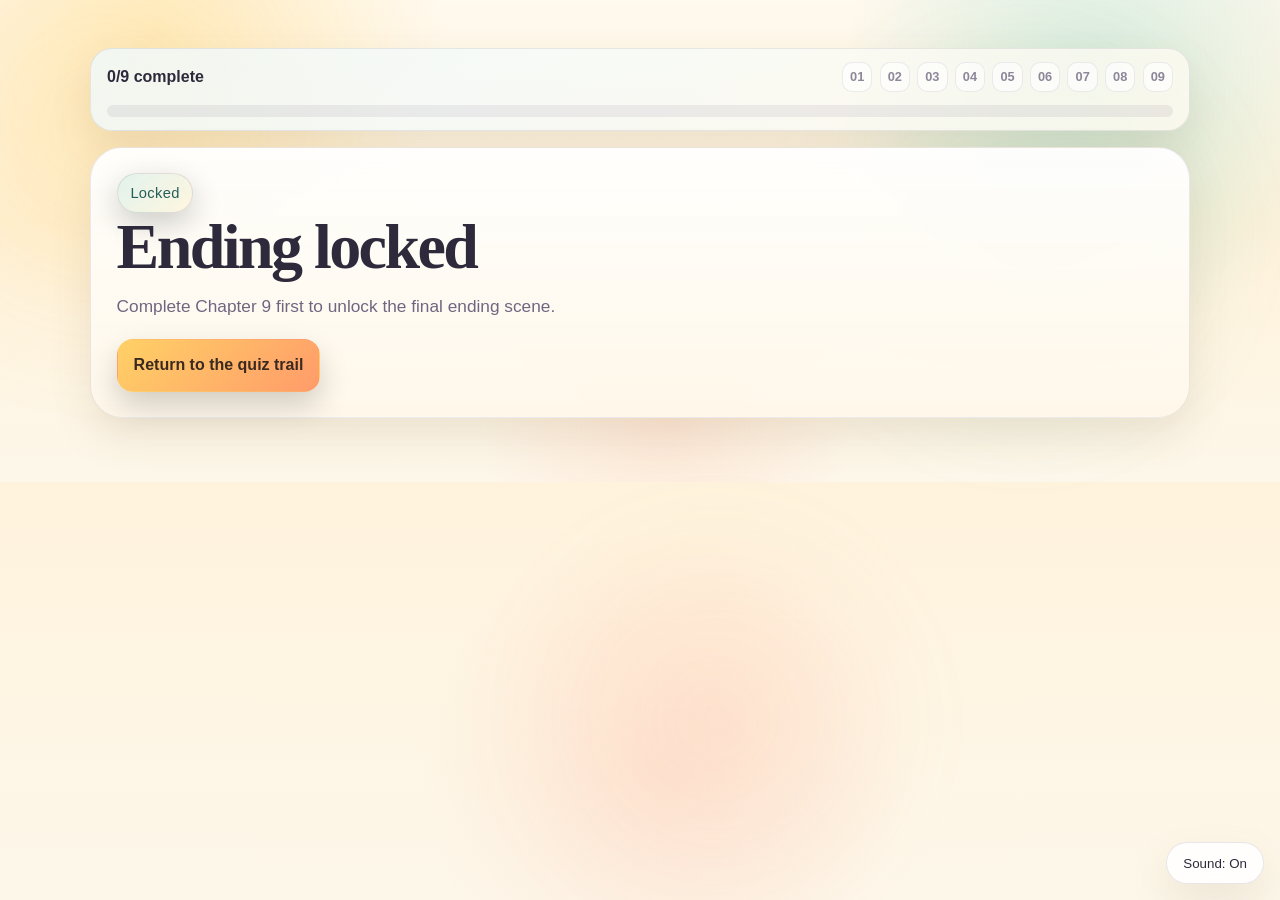
==== final-page.html @ fb3c7a97 "Add Legend Hunter site: pages, assets and script Add the initial Legend Hunter demo site including h" ====
<!doctype html>
<html lang="en">
  <head>
    <meta charset="UTF-8" />
    <meta name="viewport" content="width=device-width, initial-scale=1.0" />
    <title>Legend Hunter | Journey Complete</title>
    <link rel="stylesheet" href="styles.css" />
    <script defer src="script.js"></script>
  </head>
  <body data-page="final">
    <main class="story">
      <div class="container">
        <section class="story-gate" data-final-gate hidden>
          <div class="badge">Locked</div>
          <h1>Ending locked</h1>
          <p class="lead">Complete Chapter 9 first to unlock the final ending scene.</p>
          <div class="mini-nav">
            <a class="btn btn-primary" href="index.html#quiz">Return to the quiz trail</a>
          </div>
        </section>

        <section class="final-shell" data-final-content hidden>
          <div class="final-grid">
            <section class="final-hero">
              <div class="badge">Journey Complete</div>
              <h1>Nine legends, nine stamps, one complete folktale journey.</h1>
              <p class="lead">
                You reached the final scene of Legend Hunter. The mountains, forests, islands, moonlit courts, and ritual shores now sit together as one completed folklore trail.
              </p>
              <p class="final-summary" data-final-summary></p>
              <div class="final-actions">
                <a class="btn btn-primary" href="index.html#badges">View collected badges</a>
                <a class="btn btn-secondary" href="index.html#badges">Return to badge collection</a>
              </div>
            </section>

            <section class="story-box">
              <h3>Collected folktale stamps</h3>
              <p class="muted">Every completed chapter leaves behind a symbolic badge in this final collection wall.</p>
              <div class="badge-grid" data-badge-grid></div>
            </section>
          </div>
        </section>
      </div>
    </main>
  </body>
</html>
---- styles.css ----
* {
  box-sizing: border-box;
}

[hidden] {
  display: none !important;
}

:root {
  --bg: #fff7e8;
  --panel: rgba(255, 255, 255, 0.9);
  --panel-2: rgba(255, 247, 232, 0.96);
  --text: #2e2a3b;
  --muted: #6f6781;
  --accent: #2fb6a3;
  --accent-2: #ffd166;
  --success: #7bc96f;
  --danger: #ea6d6d;
  --border: rgba(64, 54, 88, 0.12);
  --shadow: 0 18px 42px rgba(114, 90, 48, 0.12);
  --display-font: "Georgia", "Times New Roman", serif;
  --body-font: "Trebuchet MS", "Gill Sans", "Segoe UI", sans-serif;
}

html, body {
  margin: 0;
  padding: 0;
  min-height: 100%;
  font-family: var(--body-font);
  background:
    radial-gradient(circle at 12% 8%, rgba(255, 209, 102, 0.34), transparent 24%),
    radial-gradient(circle at 86% 16%, rgba(47, 182, 163, 0.18), transparent 22%),
    radial-gradient(circle at 52% 86%, rgba(255, 140, 107, 0.14), transparent 24%),
    linear-gradient(180deg, #fff9ee 0%, #fff2da 46%, #fdf7ea 100%);
  color: var(--text);
}

body {
  line-height: 1.55;
  position: relative;
  isolation: isolate;
}

.hidden {
  display: none !important;
}

body::before {
  content: "";
  position: fixed;
  inset: 0;
  pointer-events: none;
  background:
    linear-gradient(rgba(255, 255, 255, 0.32) 1px, transparent 1px),
    linear-gradient(90deg, rgba(255, 255, 255, 0.32) 1px, transparent 1px);
  background-size: 44px 44px;
  mask-image: radial-gradient(circle at center, black 28%, transparent 82%);
  opacity: 0.16;
  z-index: -2;
}

body::after {
  content: "";
  position: fixed;
  inset: -10%;
  pointer-events: none;
  background:
    radial-gradient(circle at 15% 20%, rgba(255, 209, 102, 0.12), transparent 18%),
    radial-gradient(circle at 75% 30%, rgba(47, 182, 163, 0.12), transparent 18%),
    radial-gradient(circle at 55% 75%, rgba(255, 140, 107, 0.1), transparent 20%);
  filter: blur(24px);
  z-index: -1;
}

a {
  color: inherit;
  text-decoration: none;
}

.container {
  width: min(1100px, calc(100% - 2rem));
  margin: 0 auto;
}

.completion-banner {
  grid-column: 1 / -1;
  margin-top: 0.75rem;
  padding: 1.15rem 1.2rem;
  border-radius: 22px;
  border: 1px solid rgba(123, 201, 111, 0.28);
  background:
    linear-gradient(135deg, rgba(123, 201, 111, 0.16), rgba(255, 209, 102, 0.12)),
    rgba(255, 255, 255, 0.82);
  box-shadow: var(--shadow);
  backdrop-filter: blur(16px);
}

.completion-banner h2 {
  margin: 0.55rem 0 0.35rem;
  font-size: clamp(1.35rem, 3vw, 2rem);
}

.completion-banner p {
  margin-bottom: 0;
  color: var(--muted);
}

.badge {
  display: inline-flex;
  align-items: center;
  gap: 0.5rem;
  width: fit-content;
  padding: 0.45rem 0.8rem;
  border: 1px solid var(--border);
  border-radius: 999px;
  background: linear-gradient(135deg, rgba(47, 182, 163, 0.14), rgba(255, 209, 102, 0.16));
  color: #245e5a;
  font-size: 0.92rem;
  letter-spacing: 0.02em;
  box-shadow: 0 10px 30px rgba(0, 0, 0, 0.2);
}

h1, h2, h3, p {
  margin-top: 0;
}

h1 {
  font-family: var(--display-font);
  font-size: clamp(2.2rem, 5vw, 4.2rem);
  line-height: 1.05;
  margin-bottom: 0.8rem;
  letter-spacing: -0.04em;
}

.lead {
  max-width: 760px;
  color: var(--muted);
  font-size: 1.08rem;
}

.toolbar {
  display: flex;
  flex-wrap: wrap;
  gap: 0.75rem;
  margin-top: 1.25rem;
}

.btn {
  display: inline-flex;
  align-items: center;
  justify-content: center;
  gap: 0.5rem;
  border: 1px solid transparent;
  padding: 0.8rem 1rem;
  border-radius: 16px;
  font-weight: 700;
  cursor: pointer;
  transition: transform 0.16s ease, background 0.16s ease, border-color 0.16s ease, box-shadow 0.16s ease;
  box-shadow: 0 14px 30px rgba(0, 0, 0, 0.18);
}

.btn:hover {
  transform: translateY(-2px);
}

.btn-primary {
  background: linear-gradient(135deg, #ffd166 0%, #ff9b6a 100%);
  color: #3b2a20;
}

.btn-secondary {
  background: rgba(255, 255, 255, 0.86);
  color: var(--text);
  border-color: var(--border);
}

.muted {
  color: var(--muted);
}

.quiz {
  display: grid;
  gap: 0.75rem;
  margin-top: 1rem;
}

.locked-note {
  margin-top: 1rem;
  padding: 0.9rem 1rem;
  border-radius: 16px;
  border: 1px dashed rgba(64, 54, 88, 0.18);
  background: rgba(255, 255, 255, 0.72);
  color: var(--muted);
}

.options {
  display: grid;
  gap: 0.55rem;
}

.option {
  width: 100%;
  text-align: left;
  border: 1px solid var(--border);
  background: rgba(255, 255, 255, 0.84);
  color: var(--text);
  padding: 0.75rem 0.9rem;
  border-radius: 14px;
  cursor: pointer;
}

.option:hover {
  border-color: rgba(47, 182, 163, 0.45);
}

.option.correct {
  border-color: rgba(61, 220, 151, 0.7);
  background: rgba(61, 220, 151, 0.12);
}

.option.wrong {
  border-color: rgba(255, 107, 107, 0.65);
  background: rgba(255, 107, 107, 0.11);
}

input[type="text"],
input[type="number"] {
  width: 100%;
  border: 1px solid var(--border);
  border-radius: 14px;
  background: rgba(255, 255, 255, 0.9);
  color: var(--text);
  padding: 0.8rem 0.9rem;
  outline: none;
}

input[type="text"]::placeholder,
input[type="number"]::placeholder {
  color: rgba(111, 103, 129, 0.6);
}

label {
  display: flex;
  align-items: center;
  gap: 0.55rem;
  color: var(--muted);
}

.status {
  min-height: 1.5rem;
  font-size: 0.95rem;
  color: var(--muted);
}

.status.success {
  color: var(--success);
}

.status.error {
  color: var(--danger);
}

.locked {
  opacity: 0.78;
}

.locked [data-puzzle-content] {
  display: none;
}

.locked [data-locked-note] {
  display: block;
}

.locked .unlock-link {
  display: none;
}

.unlock-link {
  display: inline-flex;
  margin-top: 0.25rem;
}

.story {
  padding: 2rem 0 4rem;
}

.story h1,
.story h2,
.story h3,
.completion-banner h2,
.section-heading h2,
.popup-card h1 {
  font-family: var(--display-font);
}

.story-shell {
  background: linear-gradient(180deg, rgba(255, 255, 255, 0.94), rgba(255, 247, 233, 0.98));
  border: 1px solid rgba(64, 54, 88, 0.1);
  border-radius: 32px;
  padding: 1.6rem;
  box-shadow: var(--shadow);
  backdrop-filter: blur(18px);
}

.story-gate {
  background: linear-gradient(180deg, rgba(255, 255, 255, 0.94), rgba(255, 247, 233, 0.98));
  border: 1px solid rgba(64, 54, 88, 0.1);
  border-radius: 32px;
  padding: 1.6rem;
  box-shadow: var(--shadow);
  backdrop-filter: blur(18px);
}

.story-hero {
  display: grid;
  gap: 0.8rem;
  margin-bottom: 1.25rem;
}

.story-meta {
  display: flex;
  flex-wrap: wrap;
  gap: 0.6rem;
}

.pill {
  display: inline-flex;
  padding: 0.45rem 0.75rem;
  border-radius: 999px;
  background: rgba(255, 255, 255, 0.84);
  border: 1px solid var(--border);
  color: var(--muted);
  font-size: 0.92rem;
}

.story-grid {
  display: grid;
  grid-template-columns: 1.2fr 0.8fr;
  gap: 1rem;
}

.story-box {
  background: rgba(255, 255, 255, 0.84);
  border: 1px solid var(--border);
  border-radius: 26px;
  padding: 1rem;
}

.story-box ul {
  margin: 0.75rem 0 0;
  padding-left: 1.2rem;
  color: var(--muted);
}

.story-box li + li {
  margin-top: 0.45rem;
}

.mini-nav {
  display: flex;
  flex-wrap: wrap;
  gap: 0.75rem;
  margin-top: 1.25rem;
}

.nav-note {
  margin-top: 0.8rem;
  color: var(--muted);
}

.footer-note {
  padding: 0 0 2rem;
  color: var(--muted);
  font-size: 0.92rem;
}

.site-header {
  position: sticky;
  top: 0;
  z-index: 20;
  padding: 0.8rem 0 0.65rem;
  background: linear-gradient(180deg, rgba(255, 248, 235, 0.96), rgba(255, 248, 235, 0.74));
  backdrop-filter: blur(18px);
  border-bottom: 1px solid rgba(64, 54, 88, 0.08);
}

.header-bar {
  display: flex;
  align-items: center;
  justify-content: space-between;
  gap: 1.4rem;
}

.brand {
  display: flex;
  align-items: center;
  gap: 0.8rem;
}

.brand p {
  margin: 0;
  color: var(--muted);
  font-size: 0.9rem;
}

.brand h1 {
  margin: 0.1rem 0 0;
  font-size: 1.08rem;
  letter-spacing: -0.02em;
  max-width: 24rem;
  line-height: 1.08;
}

.brand-mark {
  display: grid;
  place-items: center;
  width: 3.35rem;
  height: 3.35rem;
  border-radius: 20px;
  background: linear-gradient(135deg, #ffcf7d, #7ed8cf);
  color: #3f2d2a;
  font-weight: 800;
  box-shadow: var(--shadow);
}

.site-nav {
  display: flex;
  align-items: center;
  flex-wrap: wrap;
  gap: 0.6rem;
}

.site-nav a {
  padding: 0.6rem 0.86rem;
  border-radius: 999px;
  border: 1px solid transparent;
  color: var(--muted);
  font-weight: 700;
}

.site-nav a:hover {
  color: var(--text);
  border-color: var(--border);
  background: rgba(255, 255, 255, 0.7);
}

.intro-section {
  display: grid;
  grid-template-columns: 1fr 1fr;
  gap: 1.8rem;
  align-items: center;
  padding: 2.4rem 0 2.2rem;
}

.eyebrow {
  display: inline-flex;
  width: fit-content;
  padding: 0.38rem 0.72rem;
  border-radius: 999px;
  color: #245e5a;
  background: rgba(47, 182, 163, 0.14);
  border: 1px solid rgba(47, 182, 163, 0.18);
  font-size: 0.82rem;
  letter-spacing: 0.04em;
  text-transform: uppercase;
}

.intro-copy p {
  max-width: 60ch;
  color: var(--muted);
  font-size: 1.06rem;
}

.intro-art {
  position: relative;
  min-height: 420px;
  border-radius: 34px;
  overflow: hidden;
  border: 1px solid rgba(64, 54, 88, 0.1);
  background:
    radial-gradient(circle at 50% 18%, rgba(255, 255, 255, 0.5), transparent 14%),
    radial-gradient(circle at 50% 100%, rgba(123, 201, 111, 0.2), transparent 34%),
    linear-gradient(180deg, rgba(153, 225, 255, 0.95), rgba(255, 240, 204, 0.95));
  box-shadow: var(--shadow);
}

.intro-art::before,
.intro-art::after {
  content: "";
  position: absolute;
  inset: auto;
  pointer-events: none;
}

.guide-mascot {
  position: absolute;
  top: 1.1rem;
  left: 1.1rem;
  z-index: 2;
  width: 120px;
  padding: 0.85rem 0.75rem 0.7rem;
  border-radius: 24px;
  background: rgba(255, 255, 255, 0.72);
  border: 1px solid rgba(64, 54, 88, 0.1);
  box-shadow: var(--shadow);
  text-align: center;
}

.guide-mascot p {
  margin: 0.55rem 0 0;
  font-size: 0.78rem;
  font-weight: 700;
  color: #70544d;
}

.guide-face {
  position: relative;
  width: 52px;
  height: 52px;
  margin: 0 auto;
  border-radius: 50%;
  background: linear-gradient(180deg, #ffd9ba, #ffc69b);
}

.guide-face::before,
.guide-face::after {
  content: "";
  position: absolute;
  top: 22px;
  width: 7px;
  height: 7px;
  border-radius: 50%;
  background: #3b2a20;
}

.guide-face::before {
  left: 14px;
}

.guide-face::after {
  right: 14px;
}

.guide-book {
  position: relative;
  width: 54px;
  height: 32px;
  margin: 0.5rem auto 0;
  border-radius: 10px;
  background: linear-gradient(135deg, #ffd166, #ff9b6a);
  box-shadow: 8px 0 0 rgba(47, 182, 163, 0.88);
}

.guide-book::before {
  content: "";
  position: absolute;
  inset: 5px 8px;
  border-radius: 6px;
  border: 1px solid rgba(255, 255, 255, 0.55);
}

.art-moon {
  position: absolute;
  top: 10%;
  right: 12%;
  width: 92px;
  height: 92px;
  border-radius: 50%;
  background: radial-gradient(circle at 35% 35%, #fffdf2, #ffd166 65%, rgba(255, 209, 102, 0.2) 100%);
  box-shadow: 0 0 45px rgba(255, 209, 102, 0.35);
}

.art-cloud {
  position: absolute;
  height: 22px;
  border-radius: 999px;
  background: rgba(255, 255, 255, 0.78);
  filter: blur(1px);
}

.art-cloud::before,
.art-cloud::after {
  content: "";
  position: absolute;
  border-radius: 50%;
  background: inherit;
}

.art-cloud-a {
  top: 15%;
  left: 12%;
  width: 140px;
}

.art-cloud-a::before { width: 44px; height: 44px; top: -14px; left: 20px; }
.art-cloud-a::after { width: 34px; height: 34px; top: -8px; left: 64px; }

.art-cloud-b {
  top: 24%;
  left: 34%;
  width: 110px;
}

.art-cloud-b::before { width: 36px; height: 36px; top: -12px; left: 16px; }
.art-cloud-b::after { width: 28px; height: 28px; top: -7px; left: 56px; }

.art-water {
  position: absolute;
  left: -10%;
  right: -10%;
  bottom: -4%;
  height: 34%;
  background:
    radial-gradient(circle at 18% 20%, rgba(90, 200, 250, 0.34), transparent 18%),
    radial-gradient(circle at 75% 30%, rgba(114, 224, 180, 0.26), transparent 16%),
    linear-gradient(180deg, rgba(67, 164, 194, 0.34), rgba(45, 118, 161, 0.84));
  border-top-left-radius: 48% 100%;
  border-top-right-radius: 48% 100%;
}

.art-water::before,
.art-water::after {
  content: "";
  position: absolute;
  inset: auto;
  left: 10%;
  right: 10%;
  height: 2px;
  background: rgba(255, 255, 255, 0.18);
  border-radius: 999px;
}

.art-water::before { top: 22%; opacity: 0.6; }
.art-water::after { top: 38%; opacity: 0.35; }

.art-mountain {
  position: absolute;
  bottom: 20%;
  width: 0;
  height: 0;
  border-left: 120px solid transparent;
  border-right: 120px solid transparent;
  border-bottom: 220px solid rgba(77, 132, 101, 0.92);
  filter: drop-shadow(0 12px 20px rgba(0, 0, 0, 0.35));
}

.art-mountain::after {
  content: "";
  position: absolute;
  left: -80px;
  bottom: -220px;
  width: 160px;
  height: 120px;
  background: linear-gradient(180deg, rgba(255, 255, 255, 0.28), rgba(255, 255, 255, 0.03));
  clip-path: polygon(50% 0, 100% 100%, 0 100%);
}

.art-mountain-a { left: 12%; transform: scale(1.05); }
.art-mountain-b { right: 10%; border-bottom-width: 180px; border-left-width: 100px; border-right-width: 100px; opacity: 0.8; }

.art-tree {
  position: absolute;
  bottom: 14%;
  width: 18px;
  height: 78px;
  background: linear-gradient(180deg, #7c5e3b, #3f2d1c);
  border-radius: 999px;
}

.art-tree::before {
  content: "";
  position: absolute;
  left: 50%;
  bottom: 48px;
  transform: translateX(-50%);
  width: 88px;
  height: 88px;
  border-radius: 50%;
  background:
    radial-gradient(circle at 30% 30%, rgba(114, 224, 180, 0.95), rgba(42, 160, 112, 0.9) 55%, rgba(42, 160, 112, 0.18) 100%);
}

.art-tree-a { left: 18%; }
.art-tree-b { right: 18%; transform: scale(0.9); }

.art-title {
  position: absolute;
  left: 1.2rem;
  right: 1.2rem;
  bottom: 1.1rem;
  padding: 1rem;
  border-radius: 20px;
  background: rgba(255, 255, 255, 0.76);
  border: 1px solid rgba(64, 54, 88, 0.1);
  backdrop-filter: blur(10px);
}

.art-title span {
  display: block;
  color: var(--accent-2);
  font-size: 0.82rem;
  text-transform: uppercase;
  letter-spacing: 0.08em;
  margin-bottom: 0.15rem;
}

.art-title strong {
  font-size: 1.08rem;
}

.quiz-section,
.gallery-section {
  padding: 1.5rem 0 2rem;
}

.section-heading {
  margin-bottom: 1rem;
}

.section-heading h2 {
  font-size: clamp(1.5rem, 3vw, 2.6rem);
  margin: 0.35rem 0 0.5rem;
}

.section-heading p {
  margin-bottom: 0;
  color: var(--muted);
}

.quiz-grid {
  display: grid;
  grid-template-columns: repeat(3, minmax(0, 1fr));
  gap: 1.2rem;
}

.quiz-card {
  position: relative;
  overflow: hidden;
  padding: 1.25rem;
  border-radius: 30px;
  border: 1px solid rgba(64, 54, 88, 0.1);
  background: linear-gradient(180deg, rgba(255, 255, 255, 0.92), rgba(255, 245, 232, 0.98));
  box-shadow: var(--shadow);
  backdrop-filter: blur(18px);
  min-height: 25rem;
  animation: floatIn 0.55s ease both;
  animation-delay: calc(var(--stagger-order, 1) * 70ms);
}

.quiz-card.newly-unlocked {
  animation: unlockPulse 1s ease;
}

.quiz-card.just-solved {
  animation: solveFlash 0.8s ease;
}

.chapter-thumb {
  position: relative;
  min-height: 148px;
  margin-bottom: 1rem;
  border-radius: 22px;
  overflow: hidden;
  border: 1px solid rgba(64, 54, 88, 0.1);
  background:
    linear-gradient(160deg, rgba(255, 255, 255, 0.18), transparent 48%),
    radial-gradient(circle at 80% 20%, rgba(255, 209, 102, 0.35), transparent 24%),
    linear-gradient(180deg, rgba(255, 221, 162, 0.98), rgba(132, 220, 208, 0.98));
}

.chapter-thumb::before,
.chapter-thumb::after {
  content: "";
  position: absolute;
  pointer-events: none;
}

.chapter-thumb::before {
  inset: auto auto 18px 18px;
  width: 72px;
  height: 72px;
  border-radius: 50%;
  background: rgba(255, 255, 255, 0.28);
}

.chapter-thumb::after {
  right: 16px;
  top: 16px;
  width: 42px;
  height: 42px;
  border-radius: 14px;
  background: rgba(255, 255, 255, 0.32);
}

.thumb-glow {
  position: absolute;
  inset: auto -12% -40% auto;
  width: 140px;
  height: 140px;
  border-radius: 50%;
  background: radial-gradient(circle, rgba(255, 255, 255, 0.32), transparent 65%);
}

.thumb-label {
  position: absolute;
  left: 0.9rem;
  bottom: 0.8rem;
  padding: 0.3rem 0.65rem;
  border-radius: 999px;
  background: rgba(255, 255, 255, 0.78);
  border: 1px solid rgba(64, 54, 88, 0.1);
  font-size: 0.76rem;
  letter-spacing: 0.08em;
  text-transform: uppercase;
  font-weight: 700;
}

.thumb-icon {
  position: absolute;
  top: 0.9rem;
  left: 0.9rem;
  padding: 0.28rem 0.55rem;
  border-radius: 999px;
  background: rgba(255, 255, 255, 0.82);
  border: 1px solid rgba(64, 54, 88, 0.1);
  color: #6b4d2f;
  font-size: 0.72rem;
  font-weight: 800;
  letter-spacing: 0.05em;
  text-transform: uppercase;
}

.thumb-scene {
  position: absolute;
  inset: 0;
  overflow: hidden;
}

.thumb-photo-wrap {
  position: absolute;
  inset: 0;
}

.thumb-photo {
  width: 100%;
  height: 100%;
  object-fit: cover;
  display: block;
}

.thumb-scene > div {
  position: absolute;
}

.scene-moon {
  top: 14px;
  right: 18px;
  width: 38px;
  height: 38px;
  border-radius: 50%;
  background: radial-gradient(circle, #fff8d7, #ffd166 68%);
}

.scene-mountain {
  left: 14px;
  bottom: 24px;
  width: 0;
  height: 0;
  border-left: 52px solid transparent;
  border-right: 52px solid transparent;
  border-bottom: 74px solid rgba(77, 132, 101, 0.92);
}

.scene-castle {
  right: 18px;
  bottom: 26px;
  width: 34px;
  height: 46px;
  border-radius: 10px 10px 6px 6px;
  background: rgba(255, 255, 255, 0.72);
  box-shadow: -12px 8px 0 -2px rgba(255, 255, 255, 0.5);
}

.scene-cloud {
  left: 18px;
  top: 18px;
  width: 78px;
  height: 22px;
  border-radius: 999px;
  background: rgba(255, 255, 255, 0.72);
}

.scene-singer {
  left: 26px;
  bottom: 20px;
  width: 44px;
  height: 70px;
  border-radius: 24px 24px 16px 16px;
  background: linear-gradient(180deg, rgba(255, 205, 182, 0.96), rgba(255, 152, 127, 0.92));
}

.scene-note {
  width: 14px;
  height: 14px;
  border-radius: 50%;
  background: rgba(255, 255, 255, 0.82);
}

.scene-note::after {
  content: "";
  position: absolute;
  left: 9px;
  bottom: 7px;
  width: 3px;
  height: 20px;
  background: rgba(255, 255, 255, 0.82);
}

.note-a {
  right: 32px;
  top: 32px;
}

.note-b {
  right: 54px;
  top: 52px;
  transform: scale(0.8);
}

.scene-bush {
  left: 10px;
  bottom: 18px;
  width: 90px;
  height: 44px;
  border-radius: 999px;
  background: rgba(120, 191, 102, 0.82);
}

.scene-kancil {
  right: 22px;
  bottom: 28px;
  width: 56px;
  height: 34px;
  border-radius: 55% 55% 45% 45%;
  background: linear-gradient(180deg, #b8844f, #8f5a30);
}

.scene-kancil::before,
.scene-kancil::after {
  content: "";
  position: absolute;
  top: -12px;
  width: 12px;
  height: 18px;
  border-radius: 999px;
  background: #8f5a30;
}

.scene-kancil::before {
  left: 10px;
  transform: rotate(-18deg);
}

.scene-kancil::after {
  left: 24px;
  transform: rotate(14deg);
}

.scene-log {
  left: 24px;
  bottom: 20px;
  width: 54px;
  height: 10px;
  border-radius: 999px;
  background: #7d5f42;
}

.scene-island {
  left: 24px;
  bottom: 24px;
  width: 72px;
  height: 26px;
  border-radius: 50%;
  background: #9dcb67;
}

.scene-cloth {
  right: 22px;
  top: 28px;
  width: 42px;
  height: 56px;
  border-radius: 14px;
  background: rgba(255, 255, 255, 0.88);
}

.scene-wave {
  left: 0;
  right: 0;
  bottom: 14px;
  height: 18px;
  background: linear-gradient(180deg, rgba(70, 166, 194, 0.74), rgba(34, 121, 167, 0.84));
  border-radius: 999px;
}

.scene-river {
  left: 8px;
  right: 8px;
  bottom: 16px;
  height: 24px;
  border-radius: 999px;
  background: linear-gradient(180deg, rgba(80, 185, 209, 0.86), rgba(46, 142, 182, 0.92));
}

.scene-sister {
  bottom: 34px;
  width: 34px;
  height: 56px;
  border-radius: 20px 20px 14px 14px;
  background: linear-gradient(180deg, #ffd5bb, #ffab8b);
}

.sister-a {
  left: 22px;
}

.sister-b {
  right: 22px;
}

.scene-stone {
  width: 58px;
  height: 48px;
  border-radius: 48% 52% 44% 56%;
  background: linear-gradient(180deg, #b8b09f, #8f8473);
  left: 24px;
  bottom: 30px;
}

.scene-stone.small-a {
  width: 30px;
  height: 24px;
  left: auto;
  right: 20px;
  bottom: 26px;
}

.scene-stone.small-b {
  width: 24px;
  height: 20px;
  left: auto;
  right: 54px;
  bottom: 54px;
}

.scene-big-moon {
  right: 18px;
  top: 16px;
  width: 62px;
  height: 62px;
  border-radius: 50%;
  background: radial-gradient(circle, #fff9e8, #d6ddff 72%);
}

.scene-princess {
  left: 24px;
  bottom: 24px;
  width: 42px;
  height: 70px;
  border-radius: 24px;
  background: linear-gradient(180deg, #ffd8bf, #d7b6ff);
}

.scene-stars {
  left: 82px;
  top: 28px;
  width: 10px;
  height: 10px;
  border-radius: 50%;
  background: rgba(255, 255, 255, 0.92);
  box-shadow: 18px 10px 0 rgba(255, 255, 255, 0.8), 10px 26px 0 rgba(255, 255, 255, 0.72);
}

.scene-shell {
  left: 26px;
  bottom: 28px;
  width: 60px;
  height: 42px;
  border-radius: 60% 60% 44% 44%;
  background: linear-gradient(180deg, #ffd8c8, #ffb08f);
}

.scene-wave-band {
  left: 0;
  right: 0;
  bottom: 14px;
  height: 16px;
  border-radius: 999px;
  background: linear-gradient(180deg, rgba(88, 195, 188, 0.82), rgba(34, 146, 159, 0.88));
}

.scene-chant-lines {
  right: 20px;
  top: 26px;
  width: 44px;
  height: 36px;
  border-radius: 12px;
  border: 3px solid rgba(255, 255, 255, 0.55);
  border-left: 0;
  border-right: 0;
}

.scene-crown {
  left: 24px;
  top: 22px;
  width: 58px;
  height: 34px;
  clip-path: polygon(0 100%, 10% 48%, 28% 70%, 46% 18%, 64% 70%, 82% 38%, 100% 100%);
  background: linear-gradient(180deg, #ffd166, #f0a93a);
}

.scene-kijang {
  right: 20px;
  bottom: 26px;
  width: 56px;
  height: 34px;
  border-radius: 55% 55% 44% 44%;
  background: linear-gradient(180deg, #c58d52, #925a2b);
}

.scene-kijang::before,
.scene-kijang::after {
  content: "";
  position: absolute;
  top: -12px;
  width: 10px;
  height: 18px;
  border-radius: 999px;
  background: #925a2b;
}

.scene-kijang::before {
  left: 12px;
}

.scene-kijang::after {
  left: 24px;
}

.scene-sun {
  right: 28px;
  top: 18px;
  width: 34px;
  height: 34px;
  border-radius: 50%;
  background: radial-gradient(circle, #fff7cb, #ffd166 74%);
}

.art-ledang::before {
  border-radius: 38% 38% 10% 10%;
  width: 84px;
  height: 90px;
  background: linear-gradient(180deg, rgba(74, 145, 118, 0.85), rgba(122, 181, 136, 0.95));
}

.art-ledang::after {
  border-radius: 50%;
  background: radial-gradient(circle, rgba(255, 248, 219, 0.9), rgba(255, 209, 102, 0.88));
}

.art-dayang::before {
  width: 92px;
  height: 66px;
  border-radius: 50% 50% 40% 40%;
  background: linear-gradient(180deg, rgba(116, 156, 219, 0.85), rgba(76, 115, 188, 0.92));
}

.art-dayang::after {
  width: 48px;
  height: 48px;
  border-radius: 50%;
  background: rgba(255, 255, 255, 0.45);
}

.art-kancil::before {
  width: 86px;
  height: 52px;
  border-radius: 48% 48% 40% 40%;
  background: linear-gradient(180deg, rgba(164, 134, 79, 0.85), rgba(126, 90, 46, 0.92));
}

.art-kancil::after {
  border-radius: 50% 50% 45% 45%;
  background: rgba(255, 255, 255, 0.38);
}

.art-mahsuri::before {
  width: 76px;
  height: 96px;
  border-radius: 22px;
  background: linear-gradient(180deg, rgba(255, 255, 255, 0.92), rgba(255, 225, 230, 0.9));
}

.art-mahsuri::after {
  width: 44px;
  height: 44px;
  border-radius: 50%;
  background: rgba(255, 140, 107, 0.4);
}

.art-santubong::before {
  width: 96px;
  height: 44px;
  border-radius: 999px;
  background: linear-gradient(180deg, rgba(72, 160, 148, 0.92), rgba(46, 122, 156, 0.92));
}

.art-santubong::after {
  width: 50px;
  height: 50px;
  border-radius: 50%;
  background: rgba(255, 255, 255, 0.36);
}

.art-kelembai::before {
  width: 74px;
  height: 82px;
  border-radius: 20px;
  background: linear-gradient(180deg, rgba(178, 165, 132, 0.94), rgba(126, 112, 94, 0.92));
}

.art-kelembai::after {
  width: 36px;
  height: 50px;
  border-radius: 14px;
  background: rgba(255, 255, 255, 0.28);
}

.art-bulan::before {
  width: 82px;
  height: 82px;
  border-radius: 50%;
  background: radial-gradient(circle, rgba(255, 250, 220, 0.96), rgba(203, 220, 255, 0.85));
}

.art-bulan::after {
  width: 30px;
  height: 30px;
  border-radius: 50%;
  background: rgba(255, 255, 255, 0.44);
}

.art-batu-belah::before {
  width: 96px;
  height: 36px;
  border-radius: 999px;
  background: linear-gradient(180deg, rgba(93, 194, 187, 0.94), rgba(48, 155, 147, 0.92));
}

.art-batu-belah::after {
  width: 52px;
  height: 52px;
  border-radius: 50%;
  background: rgba(255, 209, 102, 0.38);
}

.art-kembang::before {
  width: 82px;
  height: 60px;
  border-radius: 50% 50% 44% 44%;
  background: linear-gradient(180deg, rgba(228, 173, 90, 0.94), rgba(180, 123, 53, 0.92));
}

.art-kembang::after {
  width: 38px;
  height: 38px;
  border-radius: 50%;
  background: rgba(255, 255, 255, 0.42);
}

.quiz-card:hover {
  transform: translateY(-2px);
}

.quiz-card::before {
  content: "";
  position: absolute;
  inset: 0;
  background:
    linear-gradient(135deg, rgba(47, 182, 163, 0.1), transparent 50%),
    radial-gradient(circle at top right, rgba(255, 209, 102, 0.14), transparent 30%);
  pointer-events: none;
}

.quiz-card h3 {
  margin-bottom: 0.45rem;
  font-size: 1.28rem;
}

.card-kicker {
  display: inline-flex;
  width: fit-content;
  margin-bottom: 0.9rem;
  padding: 0.35rem 0.65rem;
  border-radius: 999px;
  border: 1px solid rgba(47, 182, 163, 0.22);
  background: rgba(47, 182, 163, 0.12);
  color: #245e5a;
  font-size: 0.8rem;
  letter-spacing: 0.04em;
  text-transform: uppercase;
}

.quiz-card .muted {
  font-size: 1rem;
}

.card-kicker.bonus {
  border-color: rgba(255, 209, 102, 0.24);
  background: rgba(255, 209, 102, 0.08);
  color: #ffe6a2;
}

.gallery-grid {
  display: grid;
  grid-template-columns: repeat(3, minmax(0, 1fr));
  gap: 1rem;
}

.gallery-card {
  position: relative;
  min-height: 168px;
  padding: 1rem;
  border-radius: 22px;
  overflow: hidden;
  box-shadow: var(--shadow);
  border: 1px solid rgba(64, 54, 88, 0.08);
  display: flex;
  flex-direction: column;
  justify-content: flex-end;
  background: linear-gradient(180deg, rgba(255, 255, 255, 0.92), rgba(255, 243, 226, 0.96));
  animation: floatIn 0.55s ease both;
}

.gallery-card::before {
  content: "";
  position: absolute;
  inset: 0;
  background:
    radial-gradient(circle at 20% 20%, rgba(255, 255, 255, 0.22), transparent 18%),
    radial-gradient(circle at 80% 10%, rgba(255, 255, 255, 0.12), transparent 20%);
  pointer-events: none;
}

.gallery-card span,
.gallery-card strong,
.gallery-card p {
  position: relative;
  z-index: 1;
  margin: 0;
}

.gallery-card span {
  display: inline-flex;
  width: fit-content;
  margin-bottom: 0.35rem;
  font-size: 0.78rem;
  letter-spacing: 0.08em;
  color: rgba(46, 42, 59, 0.62);
}

.gallery-card strong {
  font-size: 1.05rem;
}

.gallery-card p {
  color: rgba(111, 103, 129, 0.9);
}

.scene-1 { background: linear-gradient(180deg, #b8f0de, #fff6d7); }
.scene-2 { background: linear-gradient(180deg, #bee4ff, #fff0d0); }
.scene-3 { background: linear-gradient(180deg, #c9efb4, #eef9dc); }
.scene-4 { background: linear-gradient(180deg, #ffd8a8, #fff0cf); }
.scene-5 { background: linear-gradient(180deg, #ffc7c2, #ffe7d9); }
.scene-6 { background: linear-gradient(180deg, #aee4ef, #dff8ff); }
.scene-7 { background: linear-gradient(180deg, #b5d8ff, #eaf7ff); }
.scene-8 { background: linear-gradient(180deg, #ffd98a, #fff1c8); }
.scene-9 { background: linear-gradient(180deg, #ffcfc4, #fff0ea); }
.contact-section {
  padding: 1rem 0 2.5rem;
}

.progress-shell {
  margin: 1rem 0 0;
  padding: 1rem 1.1rem;
  border: 1px solid rgba(64, 54, 88, 0.1);
  border-radius: 22px;
  background:
    linear-gradient(135deg, rgba(90, 200, 250, 0.08), rgba(255, 209, 102, 0.08)),
    rgba(255, 255, 255, 0.78);
  box-shadow: var(--shadow);
}

.progress-shell.compact {
  padding: 0.8rem 1rem;
  margin-bottom: 1rem;
}

.progress-inline {
  display: flex;
  align-items: center;
  justify-content: space-between;
  gap: 1rem;
}

.compact-dots {
  display: flex;
  flex-wrap: wrap;
  gap: 0.35rem;
}

.compact-dots .progress-dot {
  min-height: 1.9rem;
  min-width: 1.9rem;
  padding: 0 0.35rem;
  border-radius: 10px;
  font-size: 0.8rem;
}

.compact-bar {
  margin-top: 0.6rem;
  height: 8px;
}

.progress-copy h2 {
  margin: 0.25rem 0 0.35rem;
  font-size: clamp(1.3rem, 2.6vw, 2rem);
}

.progress-copy p {
  margin-bottom: 0.8rem;
  color: var(--muted);
}

.progress-dots {
  display: grid;
  grid-template-columns: repeat(9, minmax(0, 1fr));
  gap: 0.45rem;
}

.progress-dot {
  display: grid;
  place-items: center;
  min-height: 2.35rem;
  border-radius: 14px;
  border: 1px solid var(--border);
  background: rgba(255, 255, 255, 0.82);
  color: var(--muted);
  font-weight: 700;
}

.progress-dot.done {
  background: rgba(114, 224, 180, 0.18);
  color: #225952;
  border-color: rgba(114, 224, 180, 0.45);
}

.progress-dot.current,
.progress-dot.open {
  background: rgba(255, 209, 102, 0.16);
  color: #6d4b17;
  border-color: rgba(255, 209, 102, 0.35);
}

.progress-bar {
  margin-top: 0.8rem;
  height: 12px;
  border-radius: 999px;
  background: rgba(64, 54, 88, 0.08);
  overflow: hidden;
}

.progress-bar span {
  display: block;
  height: 100%;
  border-radius: inherit;
  background: linear-gradient(90deg, #7bc96f, #ffd166, #ff8c6b);
}

.sound-toggle {
  position: fixed;
  right: 1rem;
  bottom: 1rem;
  z-index: 50;
  border: 1px solid rgba(64, 54, 88, 0.12);
  border-radius: 999px;
  padding: 0.78rem 1rem;
  background: rgba(255, 255, 255, 0.88);
  color: var(--text);
  box-shadow: var(--shadow);
  backdrop-filter: blur(14px);
  cursor: pointer;
}

.story-cover {
  position: relative;
  min-height: 180px;
  border-radius: 24px;
  overflow: hidden;
  margin-top: 0.35rem;
  border: 1px solid rgba(64, 54, 88, 0.1);
  background:
    radial-gradient(circle at 75% 25%, rgba(255, 209, 102, 0.32), transparent 22%),
    linear-gradient(180deg, rgba(129, 219, 202, 0.92), rgba(255, 226, 163, 0.95));
}

.story-cover-copy {
  position: absolute;
  left: 1rem;
  right: 1rem;
  bottom: 1rem;
  padding: 1rem;
  border-radius: 18px;
  background: rgba(255, 255, 255, 0.78);
  border: 1px solid rgba(64, 54, 88, 0.1);
}

.story-cover-copy span {
  display: block;
  margin-bottom: 0.2rem;
  color: var(--accent-2);
  font-size: 0.78rem;
  letter-spacing: 0.08em;
  text-transform: uppercase;
}

.chapter-stamp {
  margin-top: 1rem;
  padding: 0.95rem 1rem;
  border-radius: 18px;
  border: 1px solid rgba(64, 54, 88, 0.1);
  background: rgba(255, 255, 255, 0.82);
}

.chapter-stamp span {
  display: block;
  margin-bottom: 0.2rem;
  font-size: 0.78rem;
  letter-spacing: 0.08em;
  text-transform: uppercase;
  color: var(--accent-2);
}

.badges-section {
  padding: 1.5rem 0 2rem;
}

.badge-grid,
.final-shell {
  border-radius: 24px;
  border: 1px solid rgba(64, 54, 88, 0.1);
  background: linear-gradient(180deg, rgba(255, 255, 255, 0.92), rgba(255, 246, 233, 0.98));
  box-shadow: var(--shadow);
  backdrop-filter: blur(18px);
}

.badge-card p {
  margin: 0.2rem 0 0;
  color: var(--muted);
}

.badge-grid {
  display: grid;
  grid-template-columns: repeat(3, minmax(0, 1fr));
  gap: 1.2rem;
  padding: 1rem;
}

.badge-card {
  position: relative;
  padding: 1.15rem;
  border-radius: 26px;
  border: 1px solid rgba(64, 54, 88, 0.08);
  background: rgba(255, 255, 255, 0.74);
  box-shadow: 0 12px 22px rgba(114, 90, 48, 0.1);
  transform: rotate(-1.2deg);
  animation: stickerPop 0.45s ease both;
}

.badge-card.earned {
  background: linear-gradient(180deg, rgba(255, 209, 102, 0.18), rgba(255, 255, 255, 0.74));
}

.badge-card:nth-child(even) {
  transform: rotate(1.2deg);
}

.badge-card.earned::after {
  content: "Earned";
  position: absolute;
  left: -0.35rem;
  top: 1rem;
  padding: 0.28rem 0.7rem;
  border-radius: 999px;
  background: linear-gradient(135deg, #ff8c6b, #ffd166);
  color: #4a3422;
  font-size: 0.72rem;
  font-weight: 800;
  letter-spacing: 0.06em;
  text-transform: uppercase;
  box-shadow: 0 8px 16px rgba(255, 140, 107, 0.18);
}

.badge-card.locked-badge::after {
  content: "Locked";
  position: absolute;
  left: -0.35rem;
  top: 1rem;
  padding: 0.28rem 0.7rem;
  border-radius: 999px;
  background: rgba(111, 103, 129, 0.14);
  color: #6f6781;
  font-size: 0.72rem;
  font-weight: 800;
  letter-spacing: 0.06em;
  text-transform: uppercase;
}

.badge-card::before {
  content: "";
  position: absolute;
  top: 0.8rem;
  right: 0.9rem;
  width: 1rem;
  height: 1rem;
  border-radius: 50%;
  background: rgba(255, 255, 255, 0.85);
  box-shadow: 0 0 0 3px rgba(255, 209, 102, 0.2);
}

.badge-orb {
  display: grid;
  place-items: center;
  width: 4.4rem;
  height: 4.4rem;
  margin-bottom: 0.85rem;
  border-radius: 50%;
  border: 1px solid rgba(64, 54, 88, 0.1);
  font-weight: 800;
  color: #5e4121;
  background: linear-gradient(180deg, rgba(255, 219, 145, 0.98), rgba(255, 246, 214, 0.98));
}

.locked-badge {
  opacity: 0.72;
}

.final-shell {
  padding: 1.4rem;
}

.final-grid {
  display: grid;
  grid-template-columns: 1.1fr 0.9fr;
  gap: 1rem;
  align-items: start;
}

.final-hero {
  position: relative;
  min-height: 260px;
  padding: 1.6rem;
  border-radius: 24px;
  overflow: hidden;
  border: 1px solid rgba(64, 54, 88, 0.1);
  background:
    radial-gradient(circle at 70% 22%, rgba(255, 209, 102, 0.36), transparent 18%),
    radial-gradient(circle at 20% 20%, rgba(90, 200, 250, 0.22), transparent 24%),
    linear-gradient(180deg, rgba(255, 222, 174, 0.96), rgba(175, 233, 225, 0.96));
}

.final-hero::after {
  content: "";
  position: absolute;
  inset: auto -12% -12% auto;
  width: 220px;
  height: 220px;
  border-radius: 50%;
  background: radial-gradient(circle, rgba(114, 224, 180, 0.2), transparent 60%);
}

.final-summary {
  color: var(--muted);
}

.final-actions {
  display: flex;
  flex-wrap: wrap;
  gap: 0.75rem;
  margin-top: 1.2rem;
}

.art-ledang { background-image: linear-gradient(180deg, #aee4ef, #ffe39c); }
.art-dayang { background-image: linear-gradient(180deg, #b9d6ff, #ffd7bf); }
.art-kancil { background-image: linear-gradient(180deg, #bde58e, #eef8ca); }
.art-mahsuri { background-image: linear-gradient(180deg, #ffc8c6, #ffe5c8); }
.art-santubong { background-image: linear-gradient(180deg, #9fd7cb, #d4f2ec); }
.art-kelembai { background-image: linear-gradient(180deg, #ddd1b1, #f8efdb); }
.art-bulan { background-image: linear-gradient(180deg, #b8d0ff, #f8ecff); }
.art-batu-belah { background-image: linear-gradient(180deg, #a6e7de, #d9fbf2); }
.art-kembang { background-image: linear-gradient(180deg, #ffd48a, #fff0c9); }

@keyframes unlockPulse {
  0% { transform: scale(0.98); box-shadow: 0 0 0 rgba(114, 224, 180, 0); }
  45% { transform: scale(1.01); box-shadow: 0 0 0 10px rgba(114, 224, 180, 0.12); }
  100% { transform: scale(1); box-shadow: var(--shadow); }
}

@keyframes solveFlash {
  0% { box-shadow: 0 0 0 rgba(255, 209, 102, 0); }
  50% { box-shadow: 0 0 0 12px rgba(255, 209, 102, 0.14); }
  100% { box-shadow: var(--shadow); }
}

@keyframes floatIn {
  0% { opacity: 0; transform: translateY(18px) scale(0.98); }
  100% { opacity: 1; transform: translateY(0) scale(1); }
}

@keyframes stickerPop {
  0% { opacity: 0; transform: scale(0.92) rotate(0deg); }
  100% { opacity: 1; transform: scale(1) rotate(-1.2deg); }
}

.footer-divider {
  height: 1px;
  margin: 2rem 0 1.5rem;
  background: linear-gradient(90deg, transparent, rgba(64, 54, 88, 0.22), transparent);
}

.footer-bottom {
  display: flex;
  flex-direction: column;
  align-items: center;
  gap: 0.9rem;
}

.social-row {
  display: flex;
  gap: 0.65rem;
}

.social-row a {
  display: grid;
  place-items: center;
  width: 2.55rem;
  height: 2.55rem;
  border-radius: 50%;
  border: 1px solid rgba(64, 54, 88, 0.18);
  color: var(--text);
  font-weight: 700;
  text-transform: uppercase;
  background: rgba(255, 255, 255, 0.76);
}

.social-row a:hover {
  border-color: var(--accent-2);
  color: var(--accent-2);
  transform: translateY(-2px);
}

.footer-copy {
  margin: 0;
  color: var(--muted);
  text-align: center;
  font-size: 0.9rem;
}

@media (prefers-reduced-motion: no-preference) {
  .badge,
  .btn,
  .option,
  input[type="text"],
  input[type="number"] {
    transition: transform 0.18s ease, box-shadow 0.18s ease, border-color 0.18s ease, background 0.18s ease;
  }
}

@media (max-width: 760px) {
  .story-grid {
    grid-template-columns: 1fr;
  }

  .header-bar {
    display: grid;
  }

  .brand h1 {
    max-width: none;
  }

  .guide-mascot {
    width: 104px;
    padding: 0.75rem 0.6rem 0.65rem;
  }

  .site-nav {
    justify-content: flex-start;
  }

  .intro-section,
  .quiz-grid,
  .gallery-grid,
  .badge-grid {
    grid-template-columns: 1fr;
  }

  .quiz-grid {
    grid-template-columns: 1fr 1fr;
  }

  .quiz-card {
    min-height: auto;
  }

  .progress-dots,
  .final-grid {
    grid-template-columns: 1fr;
  }

  .progress-dots {
    grid-template-columns: repeat(3, minmax(0, 1fr));
  }

  .progress-inline {
    display: grid;
  }

  .intro-art {
    min-height: 320px;
  }
}

@media (min-width: 761px) and (max-width: 1024px) {
  .quiz-grid {
    grid-template-columns: repeat(2, minmax(0, 1fr));
  }

  .badge-grid {
    grid-template-columns: repeat(2, minmax(0, 1fr));
  }
}
/* Full screen overlay with blur effect */
.overlay {
  position: fixed;
  top: 0;
  left: 0;
  width: 100%;
  height: 100%;
  background: rgba(255, 238, 203, 0.62);
  backdrop-filter: blur(12px); /* Makes the main page blurry behind the popup */
  -webkit-backdrop-filter: blur(12px);
  display: flex;
  justify-content: center;
  align-items: center;
  z-index: 9999; /* Ensures it stays on top of everything */
}

/* Premium dark popup card */
.popup-card {
  background: #fffaf0;
  padding: 45px 40px;
  border-radius: 24px;
  text-align: center;
  max-width: 460px;
  width: 90%;
  border: 1px solid rgba(64, 54, 88, 0.1);
  box-shadow: 0 20px 40px rgba(114, 90, 48, 0.16);
  font-family: -apple-system, BlinkMacSystemFont, 'Segoe UI', Roboto, Helvetica, Arial, sans-serif;
}

/* Small 'Opening Scene' pill */
.header-pill {
  display: inline-block;
  color: #b86d37;
  border: 1px solid rgba(255, 140, 107, 0.34);
  padding: 6px 18px;
  border-radius: 20px;
  font-size: 11px;
  font-weight: 600;
  letter-spacing: 1.5px;
  text-transform: uppercase;
  margin-bottom: 25px;
  background: rgba(255, 140, 107, 0.08);
}

/* Main Heading */
.popup-card h1 {
  color: var(--text);
  margin: 0 0 20px 0;
  font-size: 36px;
  font-weight: 700;
  line-height: 1.2;
  letter-spacing: -0.5px;
}

/* Description Text */
.popup-card p {
  color: var(--muted);
  font-size: 15px;
  line-height: 1.6;
  margin-bottom: 35px;
  padding: 0 10px;
}

/* Gradient Button */
.start-btn {
  background: linear-gradient(135deg, #ffd166 0%, #ff8c6b 100%);
  color: #3b2a20;
  border: none;
  padding: 14px 35px;
  border-radius: 30px;
  font-size: 14px;
  font-weight: 700;
  cursor: pointer;
  transition: all 0.3s ease;
  box-shadow: 0 6px 18px rgba(255, 140, 107, 0.22);
}

/* Hover & Active Effects */
.start-btn:hover {
  transform: translateY(-2px);
  box-shadow: 0 8px 22px rgba(255, 140, 107, 0.28);
}

.start-btn:active {
  transform: translateY(0);
}
.match-item {
  margin-bottom: 12px;
  display: flex;
  justify-content: space-between;
  align-items: center;
  font-size: 0.95rem;
  color: var(--text);
}

.match-select {
  padding: 8px 12px;
  border-radius: 6px;
  border: 1px solid rgba(64, 54, 88, 0.14);
  background-color: #fffdf8;
  color: var(--text);
  cursor: pointer;
  outline: none;
  transition: all 0.3s ease;
  width: 150px;
}

.match-select:focus {
  border-color: #2fb6a3;
  box-shadow: 0 0 5px rgba(47, 182, 163, 0.35);
}

.match-select option {
  background-color: #fffdf8;
}
.word-grid {
  display: grid;
  grid-template-columns: repeat(3, 1fr);
  gap: 10px;
  margin: 15px 0;
}

.word-btn {
  padding: 15px;
  background: #fffdf8;
  border: 1px solid rgba(64, 54, 88, 0.14);
  color: var(--text);
  border-radius: 12px;
  cursor: pointer;
}

.word-btn.active {
  background: #2fb6a3;
  border-color: #2fb6a3;
  color: #fffef8;
}

.story-text {
  line-height: 2;
  color: var(--text);
}

.story-text input {
  background: transparent;
  border: none;
  border-bottom: 2px solid #2fb6a3;
  color: var(--text);
  width: 120px;
  text-align: center;
  outline: none;
  font-family: inherit;
  font-size: 1rem;
}

.story-text input:focus {
  border-bottom-color: #ff8c6b;
}
.contact_section {
	width: 100%;
	padding: 60px 20px;
	background-color: #f5f5f5;
	text-align: center;
	box-sizing: border-box;
}

.contact_section h1 {
	font-size: 32px;
	margin-bottom: 30px;
	color: #333;
}

.contact_section form {
	width: 60%;
	margin: auto;
	display: flex;
	flex-direction: column;
	gap: 20px;
}

.contact_section input,
.contact_section textarea {
	padding: 15px;
	font-size: 16px;
	border: 1px solid #ccc;
	border-radius: 5px;
	font-family: source-sans-pro;
}

.contact_section textarea {
	height: 150px;
	resize: none;
}

.contact_section button {
    padding: 15px;
    background-color: #EFD587;
    color: white;
    border: none;
    font-size: 16px;
    cursor: pointer;
    border-radius: 5px;
    transition: 0.3s;
    text-shadow: 0px 0px #000000;
}

.contact_section button:hover {
	background-color: #2a99c0;
}

.story-hero iframe {
  width: min(100%, 560px);
  aspect-ratio: 16 / 9;
  height: auto;
  border: 0;
  border-radius: 20px;
}
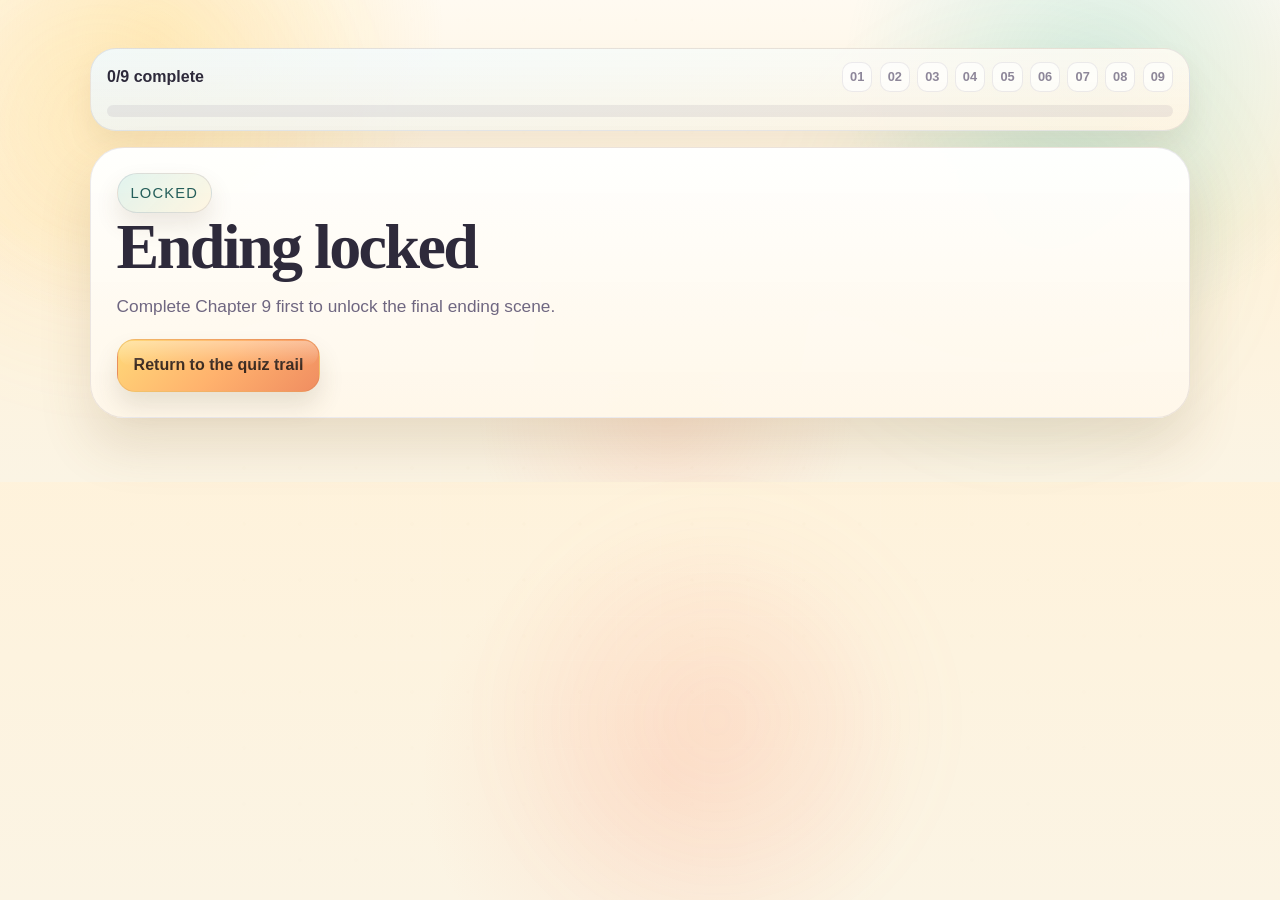
==== commit 6ea489e5: "Refactor code structure for improved readability and maintainability" ====
--- a/final-page.html
+++ b/final-page.html
@@ -27,6 +27,7 @@
               <p class="lead">
                 You reached the final scene of Legend Hunter. The mountains, forests, islands, moonlit courts, and ritual shores now sit together as one completed folklore trail.
               </p>
+              <div class="final-hero-stats" data-final-stats></div>
               <p class="final-summary" data-final-summary></p>
               <div class="final-actions">
                 <a class="btn btn-primary" href="index.html#badges">View collected badges</a>
@@ -34,7 +35,7 @@
               </div>
             </section>
 
-            <section class="story-box">
+            <section class="story-box final-collection">
               <h3>Collected folktale stamps</h3>
               <p class="muted">Every completed chapter leaves behind a symbolic badge in this final collection wall.</p>
               <div class="badge-grid" data-badge-grid></div>
--- a/styles.css
+++ b/styles.css
@@ -6,34 +6,39 @@
   display: none !important;
 }
 
-:root {
-  --bg: #fff7e8;
-  --panel: rgba(255, 255, 255, 0.9);
-  --panel-2: rgba(255, 247, 232, 0.96);
-  --text: #2e2a3b;
-  --muted: #6f6781;
-  --accent: #2fb6a3;
-  --accent-2: #ffd166;
-  --success: #7bc96f;
-  --danger: #ea6d6d;
-  --border: rgba(64, 54, 88, 0.12);
-  --shadow: 0 18px 42px rgba(114, 90, 48, 0.12);
-  --display-font: "Georgia", "Times New Roman", serif;
-  --body-font: "Trebuchet MS", "Gill Sans", "Segoe UI", sans-serif;
-}
-
-html, body {
+:root {
+  --bg: #fff7e8;
+  --panel: rgba(255, 255, 255, 0.9);
+  --panel-2: rgba(255, 247, 232, 0.96);
+  --text: #2e2a3b;
+  --muted: #6f6781;
+  --accent: #2fb6a3;
+  --accent-2: #ffd166;
+  --ink-soft: #8e7864;
+  --paper: #fffaf1;
+  --paper-shadow: #f2e2c3;
+  --success: #7bc96f;
+  --danger: #ea6d6d;
+  --border: rgba(64, 54, 88, 0.12);
+  --shadow: 0 18px 42px rgba(114, 90, 48, 0.12);
+  --shadow-soft: 0 14px 26px rgba(137, 105, 62, 0.1);
+  --shadow-paper: 0 28px 52px rgba(123, 92, 52, 0.16);
+  --display-font: "Georgia", "Times New Roman", serif;
+  --body-font: "Trebuchet MS", "Gill Sans", "Segoe UI", sans-serif;
+}
+
+html, body {
   margin: 0;
   padding: 0;
   min-height: 100%;
   font-family: var(--body-font);
-  background:
-    radial-gradient(circle at 12% 8%, rgba(255, 209, 102, 0.34), transparent 24%),
-    radial-gradient(circle at 86% 16%, rgba(47, 182, 163, 0.18), transparent 22%),
-    radial-gradient(circle at 52% 86%, rgba(255, 140, 107, 0.14), transparent 24%),
-    linear-gradient(180deg, #fff9ee 0%, #fff2da 46%, #fdf7ea 100%);
-  color: var(--text);
-}
+  background:
+    radial-gradient(circle at 12% 8%, rgba(255, 209, 102, 0.34), transparent 24%),
+    radial-gradient(circle at 86% 16%, rgba(47, 182, 163, 0.18), transparent 22%),
+    radial-gradient(circle at 52% 86%, rgba(255, 140, 107, 0.14), transparent 24%),
+    linear-gradient(180deg, #fffaf1 0%, #fff2da 46%, #fbf4e4 100%);
+  color: var(--text);
+}
 
 body {
   line-height: 1.55;
@@ -45,19 +50,20 @@
   display: none !important;
 }
 
-body::before {
-  content: "";
-  position: fixed;
-  inset: 0;
-  pointer-events: none;
-  background:
-    linear-gradient(rgba(255, 255, 255, 0.32) 1px, transparent 1px),
-    linear-gradient(90deg, rgba(255, 255, 255, 0.32) 1px, transparent 1px);
-  background-size: 44px 44px;
-  mask-image: radial-gradient(circle at center, black 28%, transparent 82%);
-  opacity: 0.16;
-  z-index: -2;
-}
+body::before {
+  content: "";
+  position: fixed;
+  inset: 0;
+  pointer-events: none;
+  background:
+    radial-gradient(circle at 20px 20px, rgba(182, 146, 95, 0.08) 1.5px, transparent 2px),
+    linear-gradient(rgba(255, 255, 255, 0.22) 1px, transparent 1px),
+    linear-gradient(90deg, rgba(255, 255, 255, 0.22) 1px, transparent 1px);
+  background-size: 56px 56px, 44px 44px, 44px 44px;
+  mask-image: radial-gradient(circle at center, black 26%, transparent 84%);
+  opacity: 0.2;
+  z-index: -2;
+}
 
 body::after {
   content: "";
@@ -85,15 +91,15 @@
 .completion-banner {
   grid-column: 1 / -1;
   margin-top: 0.75rem;
-  padding: 1.15rem 1.2rem;
-  border-radius: 22px;
-  border: 1px solid rgba(123, 201, 111, 0.28);
-  background:
-    linear-gradient(135deg, rgba(123, 201, 111, 0.16), rgba(255, 209, 102, 0.12)),
-    rgba(255, 255, 255, 0.82);
-  box-shadow: var(--shadow);
-  backdrop-filter: blur(16px);
-}
+  padding: 1.15rem 1.2rem;
+  border-radius: 28px;
+  border: 1px solid rgba(123, 201, 111, 0.28);
+  background:
+    linear-gradient(135deg, rgba(123, 201, 111, 0.16), rgba(255, 209, 102, 0.12)),
+    linear-gradient(180deg, rgba(255, 255, 255, 0.96), rgba(255, 248, 237, 0.96));
+  box-shadow: var(--shadow-paper);
+  backdrop-filter: blur(16px);
+}
 
 .completion-banner h2 {
   margin: 0.55rem 0 0.35rem;
@@ -105,7 +111,7 @@
   color: var(--muted);
 }
 
-.badge {
+.badge {
   display: inline-flex;
   align-items: center;
   gap: 0.5rem;
@@ -113,12 +119,13 @@
   padding: 0.45rem 0.8rem;
   border: 1px solid var(--border);
   border-radius: 999px;
-  background: linear-gradient(135deg, rgba(47, 182, 163, 0.14), rgba(255, 209, 102, 0.16));
-  color: #245e5a;
-  font-size: 0.92rem;
-  letter-spacing: 0.02em;
-  box-shadow: 0 10px 30px rgba(0, 0, 0, 0.2);
-}
+  background: linear-gradient(135deg, rgba(47, 182, 163, 0.14), rgba(255, 209, 102, 0.16));
+  color: #245e5a;
+  font-size: 0.92rem;
+  letter-spacing: 0.08em;
+  text-transform: uppercase;
+  box-shadow: 0 12px 24px rgba(95, 76, 44, 0.12);
+}
 
 h1, h2, h3, p {
   margin-top: 0;
@@ -145,34 +152,47 @@
   margin-top: 1.25rem;
 }
 
-.btn {
+.btn {
   display: inline-flex;
   align-items: center;
   justify-content: center;
   gap: 0.5rem;
   border: 1px solid transparent;
   padding: 0.8rem 1rem;
-  border-radius: 16px;
-  font-weight: 700;
-  cursor: pointer;
-  transition: transform 0.16s ease, background 0.16s ease, border-color 0.16s ease, box-shadow 0.16s ease;
-  box-shadow: 0 14px 30px rgba(0, 0, 0, 0.18);
-}
-
-.btn:hover {
-  transform: translateY(-2px);
-}
-
-.btn-primary {
-  background: linear-gradient(135deg, #ffd166 0%, #ff9b6a 100%);
-  color: #3b2a20;
-}
-
-.btn-secondary {
-  background: rgba(255, 255, 255, 0.86);
-  color: var(--text);
-  border-color: var(--border);
-}
+  position: relative;
+  border-radius: 18px;
+  font-weight: 700;
+  cursor: pointer;
+  transition: transform 0.16s ease, background 0.16s ease, border-color 0.16s ease, box-shadow 0.16s ease;
+  box-shadow: 0 14px 24px rgba(95, 76, 44, 0.14);
+  overflow: hidden;
+}
+
+.btn::before {
+  content: "";
+  position: absolute;
+  inset: 1px 1px auto;
+  height: 48%;
+  border-radius: inherit;
+  background: linear-gradient(180deg, rgba(255, 255, 255, 0.35), transparent);
+  pointer-events: none;
+}
+
+.btn:hover {
+  transform: translateY(-3px);
+}
+
+.btn-primary {
+  background: linear-gradient(135deg, #ffd979 0%, #ffb26d 52%, #f08d61 100%);
+  color: #3b2a20;
+  border-color: rgba(182, 115, 56, 0.18);
+}
+
+.btn-secondary {
+  background: linear-gradient(180deg, rgba(255, 255, 255, 0.98), rgba(255, 249, 240, 0.92));
+  color: var(--text);
+  border-color: var(--border);
+}
 
 .muted {
   color: var(--muted);
@@ -281,9 +301,16 @@
   margin-top: 0.25rem;
 }
 
-.story {
-  padding: 2rem 0 4rem;
-}
+.story {
+  padding: 2rem 0 4rem;
+}
+
+body[data-page="story"] {
+  --chapter-accent: #2fb6a3;
+  --chapter-accent-soft: #e6f8f4;
+  --chapter-paper: #fffaf1;
+  --chapter-ink: #245e5a;
+}
 
 .story h1,
 .story h2,
@@ -294,45 +321,133 @@
   font-family: var(--display-font);
 }
 
-.story-shell {
-  background: linear-gradient(180deg, rgba(255, 255, 255, 0.94), rgba(255, 247, 233, 0.98));
-  border: 1px solid rgba(64, 54, 88, 0.1);
-  border-radius: 32px;
-  padding: 1.6rem;
-  box-shadow: var(--shadow);
-  backdrop-filter: blur(18px);
-}
-
-.story-gate {
-  background: linear-gradient(180deg, rgba(255, 255, 255, 0.94), rgba(255, 247, 233, 0.98));
-  border: 1px solid rgba(64, 54, 88, 0.1);
-  border-radius: 32px;
-  padding: 1.6rem;
-  box-shadow: var(--shadow);
-  backdrop-filter: blur(18px);
-}
-
-.story-hero {
-  display: grid;
-  gap: 0.8rem;
-  margin-bottom: 1.25rem;
-}
-
-.story-meta {
-  display: flex;
-  flex-wrap: wrap;
-  gap: 0.6rem;
-}
-
-.pill {
-  display: inline-flex;
-  padding: 0.45rem 0.75rem;
-  border-radius: 999px;
-  background: rgba(255, 255, 255, 0.84);
-  border: 1px solid var(--border);
-  color: var(--muted);
-  font-size: 0.92rem;
-}
+.story-shell {
+  position: relative;
+  background:
+    linear-gradient(180deg, rgba(255, 255, 255, 0.97), rgba(255, 247, 233, 0.98));
+  border: 1px solid rgba(64, 54, 88, 0.1);
+  border-radius: 34px;
+  padding: 1.6rem;
+  box-shadow: var(--shadow-paper);
+  backdrop-filter: blur(18px);
+}
+
+body.story-themed .story-shell {
+  background:
+    radial-gradient(circle at top right, color-mix(in srgb, var(--chapter-accent) 18%, transparent), transparent 28%),
+    linear-gradient(180deg, color-mix(in srgb, var(--chapter-paper) 86%, white), rgba(255, 250, 244, 0.98));
+}
+
+.story-gate {
+  background: linear-gradient(180deg, rgba(255, 255, 255, 0.97), rgba(255, 247, 233, 0.98));
+  border: 1px solid rgba(64, 54, 88, 0.1);
+  border-radius: 34px;
+  padding: 1.6rem;
+  box-shadow: var(--shadow-paper);
+  backdrop-filter: blur(18px);
+}
+
+.story-hero {
+  display: grid;
+  gap: 0.8rem;
+  margin-bottom: 1.25rem;
+}
+
+.story-hero h1 {
+  max-width: 13ch;
+}
+
+.story-hero .lead {
+  max-width: 60ch;
+  padding-left: 1rem;
+  border-left: 3px solid color-mix(in srgb, var(--chapter-accent) 55%, white);
+}
+
+.story-meta {
+  display: flex;
+  flex-wrap: wrap;
+  gap: 0.6rem;
+}
+
+.story-video-shell {
+  position: relative;
+  display: grid;
+  gap: 1rem;
+  margin-top: 0.6rem;
+  padding: 1.15rem;
+  border-radius: 28px;
+  border: 1px solid rgba(64, 54, 88, 0.1);
+  background:
+    radial-gradient(circle at top right, rgba(255, 209, 102, 0.22), transparent 24%),
+    radial-gradient(circle at bottom left, rgba(47, 182, 163, 0.18), transparent 24%),
+    linear-gradient(180deg, rgba(255, 255, 255, 0.96), rgba(255, 245, 230, 0.98));
+  box-shadow: 0 24px 48px rgba(114, 90, 48, 0.14);
+  overflow: hidden;
+}
+
+body.story-themed .story-video-shell {
+  background:
+    radial-gradient(circle at top right, color-mix(in srgb, var(--chapter-accent) 18%, transparent), transparent 24%),
+    radial-gradient(circle at bottom left, color-mix(in srgb, var(--chapter-accent) 12%, transparent), transparent 24%),
+    linear-gradient(180deg, rgba(255, 255, 255, 0.96), color-mix(in srgb, var(--chapter-paper) 82%, white));
+}
+
+.story-video-shell::before {
+  content: "";
+  position: absolute;
+  inset: 0;
+  background:
+    linear-gradient(135deg, rgba(255, 255, 255, 0.24), transparent 40%),
+    linear-gradient(180deg, rgba(255, 255, 255, 0.16), transparent 45%);
+  pointer-events: none;
+}
+
+.story-video-copy,
+.story-video-frame {
+  position: relative;
+  z-index: 1;
+}
+
+.story-video-copy h3 {
+  margin-bottom: 0.35rem;
+  font-size: clamp(1.1rem, 2vw, 1.45rem);
+}
+
+.story-video-copy p {
+  margin-bottom: 0;
+  color: var(--muted);
+}
+
+.story-video-kicker {
+  display: inline-flex;
+  margin-bottom: 0.5rem;
+  padding: 0.32rem 0.72rem;
+  border-radius: 999px;
+  background: rgba(46, 42, 59, 0.08);
+  border: 1px solid rgba(64, 54, 88, 0.08);
+  color: var(--chapter-ink);
+  font-size: 0.76rem;
+  font-weight: 700;
+  letter-spacing: 0.08em;
+  text-transform: uppercase;
+}
+
+.story-video-frame {
+  padding: 0.7rem;
+  border-radius: 24px;
+  background: linear-gradient(135deg, rgba(46, 42, 59, 0.92), rgba(86, 73, 117, 0.9));
+  box-shadow: inset 0 1px 0 rgba(255, 255, 255, 0.12), 0 16px 30px rgba(46, 42, 59, 0.18);
+}
+
+.pill {
+  display: inline-flex;
+  padding: 0.45rem 0.75rem;
+  border-radius: 999px;
+  background: color-mix(in srgb, var(--chapter-accent-soft) 82%, white);
+  border: 1px solid color-mix(in srgb, var(--chapter-accent) 18%, white);
+  color: var(--chapter-ink);
+  font-size: 0.92rem;
+}
 
 .story-grid {
   display: grid;
@@ -340,22 +455,56 @@
   gap: 1rem;
 }
 
-.story-box {
-  background: rgba(255, 255, 255, 0.84);
-  border: 1px solid var(--border);
-  border-radius: 26px;
-  padding: 1rem;
-}
-
-.story-box ul {
-  margin: 0.75rem 0 0;
-  padding-left: 1.2rem;
-  color: var(--muted);
-}
-
-.story-box li + li {
-  margin-top: 0.45rem;
-}
+.story-box {
+  position: relative;
+  background: linear-gradient(180deg, rgba(255, 255, 255, 0.92), color-mix(in srgb, var(--chapter-paper) 76%, white));
+  border: 1px solid color-mix(in srgb, var(--chapter-accent) 14%, white);
+  border-radius: 28px;
+  padding: 1.15rem;
+  box-shadow: 0 18px 28px rgba(106, 81, 47, 0.08);
+}
+
+.story-box::before {
+  content: "";
+  position: absolute;
+  inset: 14px;
+  border: 1px dashed color-mix(in srgb, var(--chapter-accent) 22%, white);
+  border-radius: 20px;
+  pointer-events: none;
+  opacity: 0.55;
+}
+
+.story-box ul {
+  margin: 0.75rem 0 0;
+  padding-left: 1.2rem;
+  color: var(--muted);
+}
+
+.story-box li + li {
+  margin-top: 0.45rem;
+}
+
+.story-note-copy {
+  display: grid;
+  gap: 0.8rem;
+  margin-top: 0.75rem;
+}
+
+.story-note-copy p {
+  margin: 0;
+  color: var(--muted);
+  line-height: 1.75;
+  font-size: 1.02rem;
+}
+
+.story-note-copy p:first-child::first-letter {
+  float: left;
+  margin: 0.1rem 0.55rem 0 0;
+  color: var(--chapter-ink);
+  font-family: var(--display-font);
+  font-size: 2.8rem;
+  line-height: 0.9;
+}
 
 .mini-nav {
   display: flex;
@@ -364,10 +513,11 @@
   margin-top: 1.25rem;
 }
 
-.nav-note {
-  margin-top: 0.8rem;
-  color: var(--muted);
-}
+.nav-note {
+  margin-top: 0.8rem;
+  color: var(--muted);
+  font-style: italic;
+}
 
 .footer-note {
   padding: 0 0 2rem;
@@ -375,22 +525,29 @@
   font-size: 0.92rem;
 }
 
-.site-header {
-  position: sticky;
-  top: 0;
-  z-index: 20;
-  padding: 0.8rem 0 0.65rem;
-  background: linear-gradient(180deg, rgba(255, 248, 235, 0.96), rgba(255, 248, 235, 0.74));
-  backdrop-filter: blur(18px);
-  border-bottom: 1px solid rgba(64, 54, 88, 0.08);
-}
-
-.header-bar {
-  display: flex;
-  align-items: center;
-  justify-content: space-between;
-  gap: 1.4rem;
-}
+.site-header {
+  position: sticky;
+  top: 0;
+  z-index: 20;
+  padding: 0.9rem 0 0.8rem;
+  background:
+    linear-gradient(180deg, rgba(255, 249, 239, 0.94), rgba(255, 249, 239, 0.68));
+  backdrop-filter: blur(18px);
+  border-bottom: 1px solid rgba(64, 54, 88, 0.08);
+}
+
+.header-bar {
+  display: flex;
+  align-items: center;
+  justify-content: space-between;
+  gap: 1.4rem;
+  padding: 0.75rem 1rem;
+  border-radius: 28px;
+  border: 1px solid rgba(116, 89, 55, 0.1);
+  background:
+    linear-gradient(180deg, rgba(255, 255, 255, 0.76), rgba(255, 248, 236, 0.9));
+  box-shadow: var(--shadow-soft);
+}
 
 .brand {
   display: flex;
@@ -404,25 +561,27 @@
   font-size: 0.9rem;
 }
 
-.brand h1 {
-  margin: 0.1rem 0 0;
-  font-size: 1.08rem;
-  letter-spacing: -0.02em;
-  max-width: 24rem;
-  line-height: 1.08;
-}
-
-.brand-mark {
-  display: grid;
-  place-items: center;
-  width: 3.35rem;
-  height: 3.35rem;
-  border-radius: 20px;
-  background: linear-gradient(135deg, #ffcf7d, #7ed8cf);
-  color: #3f2d2a;
-  font-weight: 800;
-  box-shadow: var(--shadow);
-}
+.brand h1 {
+  margin: 0.1rem 0 0;
+  font-size: 1.1rem;
+  letter-spacing: -0.03em;
+  max-width: 24rem;
+  line-height: 1.08;
+}
+
+.brand-mark {
+  display: grid;
+  place-items: center;
+  width: 3.35rem;
+  height: 3.35rem;
+  border-radius: 24px;
+  background:
+    linear-gradient(160deg, #ffe3a3, #8fddcf);
+  color: #3f2d2a;
+  font-weight: 800;
+  box-shadow: 0 18px 26px rgba(111, 85, 48, 0.16);
+  transform: rotate(-4deg);
+}
 
 .site-nav {
   display: flex;
@@ -431,40 +590,62 @@
   gap: 0.6rem;
 }
 
-.site-nav a {
-  padding: 0.6rem 0.86rem;
-  border-radius: 999px;
-  border: 1px solid transparent;
-  color: var(--muted);
-  font-weight: 700;
-}
-
-.site-nav a:hover {
-  color: var(--text);
-  border-color: var(--border);
-  background: rgba(255, 255, 255, 0.7);
-}
-
+.site-nav a {
+  padding: 0.62rem 0.92rem;
+  border-radius: 999px;
+  border: 1px solid rgba(64, 54, 88, 0.06);
+  color: var(--ink-soft);
+  font-weight: 700;
+  background: rgba(255, 255, 255, 0.3);
+}
+
+.site-nav a:hover {
+  color: var(--text);
+  border-color: rgba(64, 54, 88, 0.12);
+  background: rgba(255, 255, 255, 0.8);
+  box-shadow: 0 8px 18px rgba(100, 77, 43, 0.1);
+}
+
 .intro-section {
   display: grid;
   grid-template-columns: 1fr 1fr;
-  gap: 1.8rem;
-  align-items: center;
-  padding: 2.4rem 0 2.2rem;
-}
-
-.eyebrow {
+  gap: 1.8rem;
+  align-items: center;
+  padding: 2.4rem 0 2.2rem;
+  margin-top: 0.6rem;
+}
+
+.intro-copy {
+  position: relative;
+  padding: 1.8rem 1.7rem;
+  border-radius: 30px;
+  background:
+    linear-gradient(180deg, rgba(255, 255, 255, 0.72), rgba(255, 250, 242, 0.92));
+  border: 1px solid rgba(64, 54, 88, 0.08);
+  box-shadow: var(--shadow-soft);
+}
+
+.intro-copy::after {
+  content: "";
+  position: absolute;
+  inset: 14px;
+  border-radius: 24px;
+  border: 1px dashed rgba(177, 146, 104, 0.24);
+  pointer-events: none;
+}
+
+.eyebrow {
   display: inline-flex;
   width: fit-content;
-  padding: 0.38rem 0.72rem;
-  border-radius: 999px;
-  color: #245e5a;
-  background: rgba(47, 182, 163, 0.14);
-  border: 1px solid rgba(47, 182, 163, 0.18);
-  font-size: 0.82rem;
-  letter-spacing: 0.04em;
-  text-transform: uppercase;
-}
+  padding: 0.42rem 0.8rem;
+  border-radius: 999px;
+  color: #245e5a;
+  background: rgba(47, 182, 163, 0.14);
+  border: 1px solid rgba(47, 182, 163, 0.18);
+  font-size: 0.82rem;
+  letter-spacing: 0.08em;
+  text-transform: uppercase;
+}
 
 .intro-copy p {
   max-width: 60ch;
@@ -472,56 +653,87 @@
   font-size: 1.06rem;
 }
 
-.intro-art {
-  position: relative;
-  min-height: 420px;
-  border-radius: 34px;
-  overflow: hidden;
-  border: 1px solid rgba(64, 54, 88, 0.1);
-  background:
-    radial-gradient(circle at 50% 18%, rgba(255, 255, 255, 0.5), transparent 14%),
-    radial-gradient(circle at 50% 100%, rgba(123, 201, 111, 0.2), transparent 34%),
-    linear-gradient(180deg, rgba(153, 225, 255, 0.95), rgba(255, 240, 204, 0.95));
-  box-shadow: var(--shadow);
-}
-
-.intro-art::before,
-.intro-art::after {
-  content: "";
-  position: absolute;
-  inset: auto;
-  pointer-events: none;
-}
-
-.guide-mascot {
-  position: absolute;
-  top: 1.1rem;
-  left: 1.1rem;
-  z-index: 2;
-  width: 120px;
-  padding: 0.85rem 0.75rem 0.7rem;
-  border-radius: 24px;
-  background: rgba(255, 255, 255, 0.72);
-  border: 1px solid rgba(64, 54, 88, 0.1);
-  box-shadow: var(--shadow);
-  text-align: center;
-}
-
-.guide-mascot p {
-  margin: 0.55rem 0 0;
-  font-size: 0.78rem;
-  font-weight: 700;
-  color: #70544d;
-}
-
-.guide-face {
-  position: relative;
-  width: 52px;
-  height: 52px;
-  margin: 0 auto;
-  border-radius: 50%;
-  background: linear-gradient(180deg, #ffd9ba, #ffc69b);
-}
+.intro-art {
+  position: relative;
+  --hero-shift-x: 0px;
+  --hero-shift-y: 0px;
+  min-height: 420px;
+  border-radius: 40px;
+  overflow: hidden;
+  border: 1px solid rgba(64, 54, 88, 0.1);
+  background:
+    linear-gradient(180deg, rgba(28, 35, 46, 0.04), rgba(28, 35, 46, 0.24)),
+    radial-gradient(circle at 80% 16%, rgba(255, 220, 125, 0.26), transparent 20%),
+    linear-gradient(180deg, rgba(255, 251, 240, 0.08), rgba(255, 244, 218, 0.24)),
+    url("img/folktale.jpg") 58% 42% / cover no-repeat;
+  box-shadow: var(--shadow-paper);
+  transform: translate3d(var(--hero-shift-x), var(--hero-shift-y), 0);
+  transition: transform 260ms ease, box-shadow 260ms ease;
+  will-change: transform;
+}
+
+.intro-art::before,
+.intro-art::after {
+  content: "";
+  position: absolute;
+  pointer-events: none;
+}
+
+.intro-art::before {
+  inset: 0;
+  background:
+    radial-gradient(circle at 22% 18%, rgba(255, 255, 255, 0.22), transparent 20%),
+    linear-gradient(135deg, rgba(255, 255, 255, 0.18), transparent 42%);
+  opacity: 0.9;
+}
+
+.intro-art::after {
+  display: none;
+}
+
+.guide-mascot {
+  display: none;
+}
+
+.intro-art .art-moon,
+.intro-art .art-cloud,
+.intro-art .art-mountain,
+.intro-art .art-tree,
+.intro-art .art-water {
+  display: none;
+}
+
+.guide-mascot {
+  position: absolute;
+  top: 0.9rem;
+  left: 0.9rem;
+  z-index: 2;
+  width: 88px;
+  padding: 0.58rem 0.48rem 0.5rem;
+  border-radius: 20px;
+  background: rgba(255, 255, 255, 0.68);
+  border: 1px solid rgba(64, 54, 88, 0.1);
+  box-shadow: 0 14px 20px rgba(82, 64, 39, 0.12);
+  text-align: center;
+  backdrop-filter: blur(8px);
+}
+
+.guide-mascot p {
+  margin: 0.34rem 0 0;
+  font-size: 0.62rem;
+  line-height: 1.25;
+  font-weight: 700;
+  color: #70544d;
+}
+
+.guide-face {
+  position: relative;
+  width: 38px;
+  height: 38px;
+  margin: 0 auto;
+  border-radius: 50%;
+  background: linear-gradient(180deg, #ffd9ba, #ffc69b);
+}
 
 .guide-face::before,
 .guide-face::after {
@@ -538,19 +750,19 @@
   left: 14px;
 }
 
-.guide-face::after {
-  right: 14px;
-}
-
-.guide-book {
-  position: relative;
-  width: 54px;
-  height: 32px;
-  margin: 0.5rem auto 0;
-  border-radius: 10px;
-  background: linear-gradient(135deg, #ffd166, #ff9b6a);
-  box-shadow: 8px 0 0 rgba(47, 182, 163, 0.88);
-}
+.guide-face::after {
+  right: 14px;
+}
+
+.guide-book {
+  position: relative;
+  width: 38px;
+  height: 22px;
+  margin: 0.32rem auto 0;
+  border-radius: 9px;
+  background: linear-gradient(135deg, #ffd166, #ff9b6a);
+  box-shadow: 6px 0 0 rgba(47, 182, 163, 0.88);
+}
 
 .guide-book::before {
   content: "";
@@ -684,17 +896,20 @@
 .art-tree-a { left: 18%; }
 .art-tree-b { right: 18%; transform: scale(0.9); }
 
-.art-title {
-  position: absolute;
-  left: 1.2rem;
-  right: 1.2rem;
-  bottom: 1.1rem;
-  padding: 1rem;
-  border-radius: 20px;
-  background: rgba(255, 255, 255, 0.76);
-  border: 1px solid rgba(64, 54, 88, 0.1);
-  backdrop-filter: blur(10px);
-}
+.art-title {
+  position: absolute;
+  left: 1.2rem;
+  right: 1.2rem;
+  bottom: 1.1rem;
+  padding: 0.85rem 0.95rem;
+  border-radius: 20px;
+  background: rgba(255, 255, 255, 0.74);
+  border: 1px solid rgba(64, 54, 88, 0.1);
+  backdrop-filter: blur(10px);
+  box-shadow: 0 12px 20px rgba(69, 57, 38, 0.12);
+  transform: translate3d(calc(var(--hero-shift-x) * -0.35), calc(var(--hero-shift-y) * -0.35), 0);
+  transition: transform 260ms ease;
+}
 
 .art-title span {
   display: block;
@@ -705,18 +920,35 @@
   margin-bottom: 0.15rem;
 }
 
-.art-title strong {
-  font-size: 1.08rem;
-}
-
-.quiz-section,
-.gallery-section {
-  padding: 1.5rem 0 2rem;
-}
-
-.section-heading {
-  margin-bottom: 1rem;
-}
+.art-title strong {
+  font-size: 0.96rem;
+  line-height: 1.35;
+}
+
+.quiz-section,
+.gallery-section {
+  padding: 1.5rem 0 2rem;
+}
+
+.section-heading {
+  position: relative;
+  margin-bottom: 1rem;
+  padding: 1.2rem 1.3rem;
+  border-radius: 26px;
+  background: linear-gradient(180deg, rgba(255, 255, 255, 0.76), rgba(255, 247, 236, 0.9));
+  border: 1px solid rgba(64, 54, 88, 0.08);
+  box-shadow: var(--shadow-soft);
+}
+
+.section-heading::after {
+  content: "";
+  display: block;
+  width: 88px;
+  height: 3px;
+  margin-top: 0.85rem;
+  border-radius: 999px;
+  background: linear-gradient(90deg, rgba(255, 209, 102, 0.9), rgba(47, 182, 163, 0.72));
+}
 
 .section-heading h2 {
   font-size: clamp(1.5rem, 3vw, 2.6rem);
@@ -734,27 +966,36 @@
   gap: 1.2rem;
 }
 
-.quiz-card {
-  position: relative;
-  overflow: hidden;
-  padding: 1.25rem;
-  border-radius: 30px;
-  border: 1px solid rgba(64, 54, 88, 0.1);
-  background: linear-gradient(180deg, rgba(255, 255, 255, 0.92), rgba(255, 245, 232, 0.98));
-  box-shadow: var(--shadow);
-  backdrop-filter: blur(18px);
-  min-height: 25rem;
-  animation: floatIn 0.55s ease both;
-  animation-delay: calc(var(--stagger-order, 1) * 70ms);
-}
-
-.quiz-card.newly-unlocked {
-  animation: unlockPulse 1s ease;
-}
-
-.quiz-card.just-solved {
-  animation: solveFlash 0.8s ease;
-}
+.quiz-card {
+  position: relative;
+  overflow: hidden;
+  padding: 1.25rem;
+  border-radius: 32px;
+  border: 1px solid rgba(64, 54, 88, 0.1);
+  background:
+    linear-gradient(180deg, rgba(255, 255, 255, 0.96), rgba(255, 245, 232, 0.98));
+  box-shadow: var(--shadow-paper);
+  backdrop-filter: blur(18px);
+  min-height: 25rem;
+  animation: floatIn 0.55s ease both;
+  animation-delay: calc(var(--stagger-order, 1) * 70ms);
+}
+
+.quiz-card.newly-unlocked {
+  animation: unlockPulse 1s ease;
+}
+
+.quiz-card.just-solved {
+  animation: solveFlash 0.8s ease;
+}
+
+.quiz-card.newly-unlocked .chapter-thumb {
+  animation: thumbShimmer 1.1s ease;
+}
+
+.quiz-card.just-solved .card-kicker {
+  animation: stampBounce 0.7s ease;
+}
 
 .chapter-thumb {
   position: relative;
@@ -842,12 +1083,27 @@
   inset: 0;
 }
 
-.thumb-photo {
-  width: 100%;
-  height: 100%;
-  object-fit: cover;
-  display: block;
-}
+.thumb-photo {
+  width: 100%;
+  height: 100%;
+  object-fit: cover;
+  object-position: 50% 32%;
+  display: block;
+}
+
+.chapter-thumb.art-ledang .thumb-photo { object-position: 50% 28%; }
+.chapter-thumb.art-dayang .thumb-photo {
+  object-position: 50% 16%;
+  transform: scale(1.12);
+  transform-origin: 50% 18%;
+}
+.chapter-thumb.art-kancil .thumb-photo { object-position: 50% 40%; }
+.chapter-thumb.art-mahsuri .thumb-photo { object-position: 50% 28%; }
+.chapter-thumb.art-santubong .thumb-photo { object-position: 50% 26%; }
+.chapter-thumb.art-kelembai .thumb-photo { object-position: 50% 16%; }
+.chapter-thumb.art-bulan .thumb-photo { object-position: 50% 24%; }
+.chapter-thumb.art-batu-belah .thumb-photo { object-position: 60% 34%; }
+.chapter-thumb.art-kembang .thumb-photo { object-position: 50% 18%; }
 
 .thumb-scene > div {
   position: absolute;
@@ -1278,19 +1534,29 @@
   background: rgba(255, 255, 255, 0.42);
 }
 
-.quiz-card:hover {
-  transform: translateY(-2px);
-}
-
-.quiz-card::before {
-  content: "";
-  position: absolute;
-  inset: 0;
-  background:
-    linear-gradient(135deg, rgba(47, 182, 163, 0.1), transparent 50%),
-    radial-gradient(circle at top right, rgba(255, 209, 102, 0.14), transparent 30%);
-  pointer-events: none;
-}
+.quiz-card:hover {
+  transform: translateY(-6px) rotate(-0.4deg);
+  box-shadow: 0 34px 58px rgba(119, 90, 50, 0.18);
+}
+
+.quiz-card::before {
+  content: "";
+  position: absolute;
+  inset: 0;
+  background:
+    linear-gradient(135deg, rgba(47, 182, 163, 0.1), transparent 50%),
+    radial-gradient(circle at top right, rgba(255, 209, 102, 0.18), transparent 30%);
+  pointer-events: none;
+}
+
+.quiz-card::after {
+  content: "";
+  position: absolute;
+  inset: 14px;
+  border-radius: 24px;
+  border: 1px dashed rgba(177, 146, 104, 0.18);
+  pointer-events: none;
+}
 
 .quiz-card h3 {
   margin-bottom: 0.45rem;
@@ -1321,36 +1587,84 @@
   color: #ffe6a2;
 }
 
-.gallery-grid {
-  display: grid;
-  grid-template-columns: repeat(3, minmax(0, 1fr));
-  gap: 1rem;
-}
-
-.gallery-card {
-  position: relative;
-  min-height: 168px;
-  padding: 1rem;
-  border-radius: 22px;
-  overflow: hidden;
-  box-shadow: var(--shadow);
-  border: 1px solid rgba(64, 54, 88, 0.08);
-  display: flex;
-  flex-direction: column;
-  justify-content: flex-end;
-  background: linear-gradient(180deg, rgba(255, 255, 255, 0.92), rgba(255, 243, 226, 0.96));
-  animation: floatIn 0.55s ease both;
-}
-
-.gallery-card::before {
-  content: "";
-  position: absolute;
-  inset: 0;
-  background:
-    radial-gradient(circle at 20% 20%, rgba(255, 255, 255, 0.22), transparent 18%),
-    radial-gradient(circle at 80% 10%, rgba(255, 255, 255, 0.12), transparent 20%);
-  pointer-events: none;
-}
+.gallery-grid {
+  display: grid;
+  grid-template-columns: repeat(3, minmax(0, 1fr));
+  gap: 1rem;
+  align-items: stretch;
+}
+
+.gallery-card {
+  position: relative;
+  min-height: 320px;
+  height: 100%;
+  padding: 12.25rem 1rem 1rem;
+  border-radius: 28px;
+  overflow: hidden;
+  box-shadow: var(--shadow-paper);
+  border: 1px solid rgba(64, 54, 88, 0.08);
+  display: flex;
+  flex-direction: column;
+  justify-content: flex-end;
+  background: linear-gradient(180deg, rgba(255, 255, 255, 0.94), rgba(255, 243, 226, 0.98));
+  animation: floatIn 0.55s ease both;
+  transform: rotate(-0.9deg);
+  transition: transform 220ms ease, box-shadow 220ms ease;
+}
+
+.gallery-card:nth-child(even) {
+  transform: rotate(0.9deg);
+}
+
+.gallery-card:hover {
+  transform: translateY(-8px) rotate(0deg);
+  box-shadow: 0 30px 46px rgba(104, 77, 42, 0.2);
+}
+
+.gallery-card img {
+  position: absolute;
+  inset: 0 0 auto 0;
+  width: 100%;
+  height: 10.75rem;
+  object-fit: cover;
+  object-position: 50% 32%;
+  display: block;
+}
+
+.scene-1 img { object-position: 50% 28%; }
+.scene-2 img { object-position: 54% 13%; }
+.scene-3 img { object-position: 52% 34%; }
+.scene-4 img { object-position: 50% 24%; }
+.scene-5 img { object-position: 50% 34%; }
+.scene-6 img { object-position: 50% 12%; }
+.scene-7 img { object-position: 50% 24%; }
+.scene-8 img { object-position: 56% 42%; }
+.scene-9 img { object-position: 50% 10%; }
+
+.gallery-card::before {
+  content: "";
+  position: absolute;
+  inset: 0;
+  background:
+    linear-gradient(180deg, rgba(36, 31, 48, 0.02) 0, rgba(36, 31, 48, 0.1) 10.75rem, rgba(255, 248, 239, 0.92) 11rem),
+    radial-gradient(circle at 20% 20%, rgba(255, 255, 255, 0.22), transparent 18%),
+    radial-gradient(circle at 80% 10%, rgba(255, 255, 255, 0.12), transparent 20%);
+  pointer-events: none;
+}
+
+.gallery-card::after {
+  content: "";
+  position: absolute;
+  top: 0.85rem;
+  right: 1rem;
+  width: 3.6rem;
+  height: 1rem;
+  border-radius: 999px;
+  background: rgba(255, 243, 202, 0.72);
+  box-shadow: 0 4px 10px rgba(123, 98, 56, 0.12);
+  transform: rotate(8deg);
+  opacity: 0.9;
+}
 
 .gallery-card span,
 .gallery-card strong,
@@ -1360,22 +1674,29 @@
   margin: 0;
 }
 
-.gallery-card span {
-  display: inline-flex;
-  width: fit-content;
-  margin-bottom: 0.35rem;
-  font-size: 0.78rem;
-  letter-spacing: 0.08em;
-  color: rgba(46, 42, 59, 0.62);
-}
-
-.gallery-card strong {
-  font-size: 1.05rem;
-}
-
-.gallery-card p {
-  color: rgba(111, 103, 129, 0.9);
-}
+.gallery-card span {
+  display: inline-flex;
+  width: fit-content;
+  margin-bottom: 0.55rem;
+  padding: 0.34rem 0.62rem;
+  border-radius: 999px;
+  background: rgba(255, 255, 255, 0.72);
+  border: 1px solid rgba(64, 54, 88, 0.08);
+  font-size: 0.78rem;
+  letter-spacing: 0.08em;
+  color: rgba(46, 42, 59, 0.62);
+}
+
+.gallery-card strong {
+  display: block;
+  font-size: 1.18rem;
+  margin-bottom: 0.45rem;
+}
+
+.gallery-card p {
+  color: rgba(111, 103, 129, 0.9);
+  line-height: 1.65;
+}
 
 .scene-1 { background: linear-gradient(180deg, #b8f0de, #fff6d7); }
 .scene-2 { background: linear-gradient(180deg, #bee4ff, #fff0d0); }
@@ -1390,16 +1711,16 @@
   padding: 1rem 0 2.5rem;
 }
 
-.progress-shell {
-  margin: 1rem 0 0;
-  padding: 1rem 1.1rem;
-  border: 1px solid rgba(64, 54, 88, 0.1);
-  border-radius: 22px;
-  background:
-    linear-gradient(135deg, rgba(90, 200, 250, 0.08), rgba(255, 209, 102, 0.08)),
-    rgba(255, 255, 255, 0.78);
-  box-shadow: var(--shadow);
-}
+.progress-shell {
+  margin: 1rem 0 0;
+  padding: 1rem 1.1rem;
+  border: 1px solid rgba(64, 54, 88, 0.1);
+  border-radius: 26px;
+  background:
+    linear-gradient(135deg, rgba(90, 200, 250, 0.08), rgba(255, 209, 102, 0.08)),
+    linear-gradient(180deg, rgba(255, 255, 255, 0.88), rgba(255, 248, 238, 0.92));
+  box-shadow: var(--shadow-soft);
+}
 
 .progress-shell.compact {
   padding: 0.8rem 1rem;
@@ -1487,32 +1808,17 @@
   background: linear-gradient(90deg, #7bc96f, #ffd166, #ff8c6b);
 }
 
-.sound-toggle {
-  position: fixed;
-  right: 1rem;
-  bottom: 1rem;
-  z-index: 50;
-  border: 1px solid rgba(64, 54, 88, 0.12);
-  border-radius: 999px;
-  padding: 0.78rem 1rem;
-  background: rgba(255, 255, 255, 0.88);
-  color: var(--text);
-  box-shadow: var(--shadow);
-  backdrop-filter: blur(14px);
-  cursor: pointer;
-}
-
-.story-cover {
-  position: relative;
-  min-height: 180px;
-  border-radius: 24px;
-  overflow: hidden;
-  margin-top: 0.35rem;
-  border: 1px solid rgba(64, 54, 88, 0.1);
-  background:
-    radial-gradient(circle at 75% 25%, rgba(255, 209, 102, 0.32), transparent 22%),
-    linear-gradient(180deg, rgba(129, 219, 202, 0.92), rgba(255, 226, 163, 0.95));
-}
+.story-cover {
+  position: relative;
+  min-height: 180px;
+  border-radius: 28px;
+  overflow: hidden;
+  margin-top: 0.35rem;
+  border: 1px solid color-mix(in srgb, var(--chapter-accent) 18%, white);
+  background:
+    radial-gradient(circle at 75% 25%, color-mix(in srgb, var(--chapter-accent) 28%, rgba(255, 209, 102, 0.32)), transparent 22%),
+    linear-gradient(180deg, color-mix(in srgb, var(--chapter-accent) 56%, white), color-mix(in srgb, var(--chapter-paper) 85%, rgba(255, 226, 163, 0.95)));
+}
 
 .story-cover-copy {
   position: absolute;
@@ -1534,13 +1840,14 @@
   text-transform: uppercase;
 }
 
-.chapter-stamp {
-  margin-top: 1rem;
-  padding: 0.95rem 1rem;
-  border-radius: 18px;
-  border: 1px solid rgba(64, 54, 88, 0.1);
-  background: rgba(255, 255, 255, 0.82);
-}
+.chapter-stamp {
+  margin-top: 1rem;
+  padding: 1rem 1.05rem;
+  border-radius: 22px;
+  border: 1px solid color-mix(in srgb, var(--chapter-accent) 20%, white);
+  background: linear-gradient(135deg, color-mix(in srgb, var(--chapter-accent-soft) 90%, white), rgba(255, 244, 216, 0.86));
+  box-shadow: 0 14px 24px rgba(106, 81, 47, 0.08);
+}
 
 .chapter-stamp span {
   display: block;
@@ -1555,37 +1862,55 @@
   padding: 1.5rem 0 2rem;
 }
 
-.badge-grid,
-.final-shell {
-  border-radius: 24px;
-  border: 1px solid rgba(64, 54, 88, 0.1);
-  background: linear-gradient(180deg, rgba(255, 255, 255, 0.92), rgba(255, 246, 233, 0.98));
-  box-shadow: var(--shadow);
-  backdrop-filter: blur(18px);
-}
+.badge-grid,
+.final-shell {
+  border-radius: 30px;
+  border: 1px solid rgba(64, 54, 88, 0.1);
+  background: linear-gradient(180deg, rgba(255, 255, 255, 0.96), rgba(255, 246, 233, 0.98));
+  box-shadow: var(--shadow-paper);
+  backdrop-filter: blur(18px);
+}
+
+.final-shell {
+  position: relative;
+  overflow: hidden;
+  background:
+    radial-gradient(circle at top right, rgba(255, 219, 130, 0.18), transparent 22%),
+    linear-gradient(180deg, rgba(255, 255, 255, 0.97), rgba(255, 246, 233, 0.99));
+}
+
+.final-shell::before {
+  content: "";
+  position: absolute;
+  inset: 18px;
+  border-radius: 24px;
+  border: 1px dashed rgba(194, 156, 88, 0.24);
+  pointer-events: none;
+}
 
 .badge-card p {
   margin: 0.2rem 0 0;
   color: var(--muted);
 }
 
-.badge-grid {
-  display: grid;
-  grid-template-columns: repeat(3, minmax(0, 1fr));
-  gap: 1.2rem;
-  padding: 1rem;
-}
-
-.badge-card {
-  position: relative;
-  padding: 1.15rem;
-  border-radius: 26px;
-  border: 1px solid rgba(64, 54, 88, 0.08);
-  background: rgba(255, 255, 255, 0.74);
-  box-shadow: 0 12px 22px rgba(114, 90, 48, 0.1);
-  transform: rotate(-1.2deg);
-  animation: stickerPop 0.45s ease both;
-}
+.badge-grid {
+  display: grid;
+  grid-template-columns: repeat(3, minmax(0, 1fr));
+  gap: 1.2rem;
+  padding: 1rem;
+  align-items: stretch;
+}
+
+.badge-card {
+  position: relative;
+  padding: 1.15rem;
+  border-radius: 28px;
+  border: 1px solid rgba(64, 54, 88, 0.08);
+  background: rgba(255, 255, 255, 0.84);
+  box-shadow: 0 18px 26px rgba(114, 90, 48, 0.12);
+  transform: rotate(-1.2deg);
+  animation: stickerPop 0.45s ease both;
+}
 
 .badge-card.earned {
   background: linear-gradient(180deg, rgba(255, 209, 102, 0.18), rgba(255, 255, 255, 0.74));
@@ -1595,14 +1920,14 @@
   transform: rotate(1.2deg);
 }
 
-.badge-card.earned::after {
-  content: "Earned";
-  position: absolute;
-  left: -0.35rem;
-  top: 1rem;
-  padding: 0.28rem 0.7rem;
-  border-radius: 999px;
-  background: linear-gradient(135deg, #ff8c6b, #ffd166);
+.badge-card.earned::after {
+  content: "Earned";
+  position: absolute;
+  right: 0.9rem;
+  top: 0.9rem;
+  padding: 0.28rem 0.7rem;
+  border-radius: 999px;
+  background: linear-gradient(135deg, #ff8c6b, #ffd166);
   color: #4a3422;
   font-size: 0.72rem;
   font-weight: 800;
@@ -1611,14 +1936,14 @@
   box-shadow: 0 8px 16px rgba(255, 140, 107, 0.18);
 }
 
-.badge-card.locked-badge::after {
-  content: "Locked";
-  position: absolute;
-  left: -0.35rem;
-  top: 1rem;
-  padding: 0.28rem 0.7rem;
-  border-radius: 999px;
-  background: rgba(111, 103, 129, 0.14);
+.badge-card.locked-badge::after {
+  content: "Locked";
+  position: absolute;
+  right: 0.9rem;
+  top: 0.9rem;
+  padding: 0.28rem 0.7rem;
+  border-radius: 999px;
+  background: rgba(111, 103, 129, 0.14);
   color: #6f6781;
   font-size: 0.72rem;
   font-weight: 800;
@@ -1626,17 +1951,42 @@
   text-transform: uppercase;
 }
 
-.badge-card::before {
-  content: "";
-  position: absolute;
-  top: 0.8rem;
-  right: 0.9rem;
-  width: 1rem;
-  height: 1rem;
-  border-radius: 50%;
-  background: rgba(255, 255, 255, 0.85);
-  box-shadow: 0 0 0 3px rgba(255, 209, 102, 0.2);
-}
+.badge-card::before {
+  content: "";
+  position: absolute;
+  top: 0.95rem;
+  left: 0.95rem;
+  width: 1rem;
+  height: 1rem;
+  border-radius: 50%;
+  background: rgba(255, 255, 255, 0.85);
+  box-shadow: 0 0 0 3px rgba(255, 209, 102, 0.2);
+}
+
+.badge-card-number,
+.badge-card-footer {
+  position: relative;
+  z-index: 1;
+  display: inline-flex;
+  width: fit-content;
+  padding: 0.3rem 0.62rem;
+  border-radius: 999px;
+  border: 1px solid rgba(64, 54, 88, 0.08);
+  background: rgba(255, 255, 255, 0.7);
+  color: var(--muted);
+  font-size: 0.74rem;
+  letter-spacing: 0.08em;
+  text-transform: uppercase;
+}
+
+.badge-card-number {
+  margin-bottom: 0.8rem;
+  margin-top: 1.1rem;
+}
+
+.badge-card-footer {
+  margin-top: 0.9rem;
+}
 
 .badge-orb {
   display: grid;
@@ -1655,9 +2005,9 @@
   opacity: 0.72;
 }
 
-.final-shell {
-  padding: 1.4rem;
-}
+.final-shell {
+  padding: 1.4rem;
+}
 
 .final-grid {
   display: grid;
@@ -1666,18 +2016,22 @@
   align-items: start;
 }
 
-.final-hero {
-  position: relative;
-  min-height: 260px;
-  padding: 1.6rem;
-  border-radius: 24px;
-  overflow: hidden;
-  border: 1px solid rgba(64, 54, 88, 0.1);
-  background:
-    radial-gradient(circle at 70% 22%, rgba(255, 209, 102, 0.36), transparent 18%),
-    radial-gradient(circle at 20% 20%, rgba(90, 200, 250, 0.22), transparent 24%),
-    linear-gradient(180deg, rgba(255, 222, 174, 0.96), rgba(175, 233, 225, 0.96));
-}
+.final-hero {
+  position: relative;
+  min-height: 260px;
+  padding: 1.6rem;
+  border-radius: 30px;
+  overflow: hidden;
+  border: 1px solid rgba(64, 54, 88, 0.1);
+  background:
+    radial-gradient(circle at 70% 22%, rgba(255, 209, 102, 0.36), transparent 18%),
+    radial-gradient(circle at 20% 20%, rgba(90, 200, 250, 0.22), transparent 24%),
+    linear-gradient(180deg, rgba(255, 222, 174, 0.96), rgba(175, 233, 225, 0.96));
+}
+
+.final-hero h1 {
+  max-width: 10ch;
+}
 
 .final-hero::after {
   content: "";
@@ -1689,16 +2043,67 @@
   background: radial-gradient(circle, rgba(114, 224, 180, 0.2), transparent 60%);
 }
 
-.final-summary {
-  color: var(--muted);
-}
-
-.final-actions {
-  display: flex;
-  flex-wrap: wrap;
-  gap: 0.75rem;
-  margin-top: 1.2rem;
-}
+.final-summary {
+  color: var(--muted);
+  max-width: 58ch;
+}
+
+.final-actions {
+  display: flex;
+  flex-wrap: wrap;
+  gap: 0.75rem;
+  margin-top: 1.2rem;
+}
+
+.final-hero-stats {
+  display: grid;
+  grid-template-columns: repeat(3, minmax(0, 1fr));
+  gap: 0.85rem;
+  margin: 1rem 0 0.8rem;
+}
+
+.final-stat {
+  padding: 0.85rem 0.9rem;
+  border-radius: 18px;
+  background: rgba(255, 255, 255, 0.7);
+  border: 1px solid rgba(64, 54, 88, 0.08);
+  box-shadow: 0 12px 20px rgba(105, 80, 46, 0.08);
+}
+
+.final-stat strong,
+.final-stat span {
+  display: block;
+}
+
+.final-stat strong {
+  font-size: 1.45rem;
+  line-height: 1;
+  margin-bottom: 0.3rem;
+}
+
+.final-stat span {
+  color: var(--muted);
+  font-size: 0.82rem;
+  letter-spacing: 0.05em;
+  text-transform: uppercase;
+}
+
+.final-collection {
+  position: relative;
+}
+
+.final-collection::after {
+  content: "";
+  position: absolute;
+  left: 1rem;
+  right: 1rem;
+  bottom: 0.85rem;
+  height: 16px;
+  border-radius: 999px;
+  background: linear-gradient(180deg, rgba(180, 143, 84, 0.18), rgba(180, 143, 84, 0.05));
+  filter: blur(8px);
+  pointer-events: none;
+}
 
 .art-ledang { background-image: linear-gradient(180deg, #aee4ef, #ffe39c); }
 .art-dayang { background-image: linear-gradient(180deg, #b9d6ff, #ffd7bf); }
@@ -1710,27 +2115,39 @@
 .art-batu-belah { background-image: linear-gradient(180deg, #a6e7de, #d9fbf2); }
 .art-kembang { background-image: linear-gradient(180deg, #ffd48a, #fff0c9); }
 
-@keyframes unlockPulse {
-  0% { transform: scale(0.98); box-shadow: 0 0 0 rgba(114, 224, 180, 0); }
-  45% { transform: scale(1.01); box-shadow: 0 0 0 10px rgba(114, 224, 180, 0.12); }
-  100% { transform: scale(1); box-shadow: var(--shadow); }
-}
-
-@keyframes solveFlash {
-  0% { box-shadow: 0 0 0 rgba(255, 209, 102, 0); }
-  50% { box-shadow: 0 0 0 12px rgba(255, 209, 102, 0.14); }
-  100% { box-shadow: var(--shadow); }
-}
+@keyframes unlockPulse {
+  0% { transform: scale(0.98) rotate(-0.2deg); box-shadow: 0 0 0 rgba(114, 224, 180, 0); }
+  45% { transform: scale(1.02) rotate(0.2deg); box-shadow: 0 0 0 12px rgba(114, 224, 180, 0.12); }
+  100% { transform: scale(1); box-shadow: var(--shadow-paper); }
+}
+
+@keyframes solveFlash {
+  0% { box-shadow: 0 0 0 rgba(255, 209, 102, 0); transform: scale(1); }
+  50% { box-shadow: 0 0 0 14px rgba(255, 209, 102, 0.14); transform: scale(1.02); }
+  100% { box-shadow: var(--shadow-paper); transform: scale(1); }
+}
 
 @keyframes floatIn {
   0% { opacity: 0; transform: translateY(18px) scale(0.98); }
   100% { opacity: 1; transform: translateY(0) scale(1); }
 }
 
-@keyframes stickerPop {
-  0% { opacity: 0; transform: scale(0.92) rotate(0deg); }
-  100% { opacity: 1; transform: scale(1) rotate(-1.2deg); }
-}
+@keyframes stickerPop {
+  0% { opacity: 0; transform: scale(0.92) rotate(0deg); }
+  100% { opacity: 1; transform: scale(1) rotate(-1.2deg); }
+}
+
+@keyframes stampBounce {
+  0% { transform: scale(0.92) rotate(-6deg); }
+  55% { transform: scale(1.08) rotate(3deg); }
+  100% { transform: scale(1) rotate(0deg); }
+}
+
+@keyframes thumbShimmer {
+  0% { filter: saturate(1) brightness(1); }
+  50% { filter: saturate(1.15) brightness(1.08); }
+  100% { filter: saturate(1) brightness(1); }
+}
 
 .footer-divider {
   height: 1px;
@@ -1823,10 +2240,14 @@
     min-height: auto;
   }
 
-  .progress-dots,
-  .final-grid {
-    grid-template-columns: 1fr;
-  }
+  .progress-dots,
+  .final-grid {
+    grid-template-columns: 1fr;
+  }
+
+  .final-hero-stats {
+    grid-template-columns: 1fr;
+  }
 
   .progress-dots {
     grid-template-columns: repeat(3, minmax(0, 1fr));
@@ -2060,9 +2481,11 @@
 }
 
 .story-hero iframe {
-  width: min(100%, 560px);
+  width: 100%;
   aspect-ratio: 16 / 9;
   height: auto;
   border: 0;
   border-radius: 20px;
-}
+  display: block;
+  background: #000;
+}
